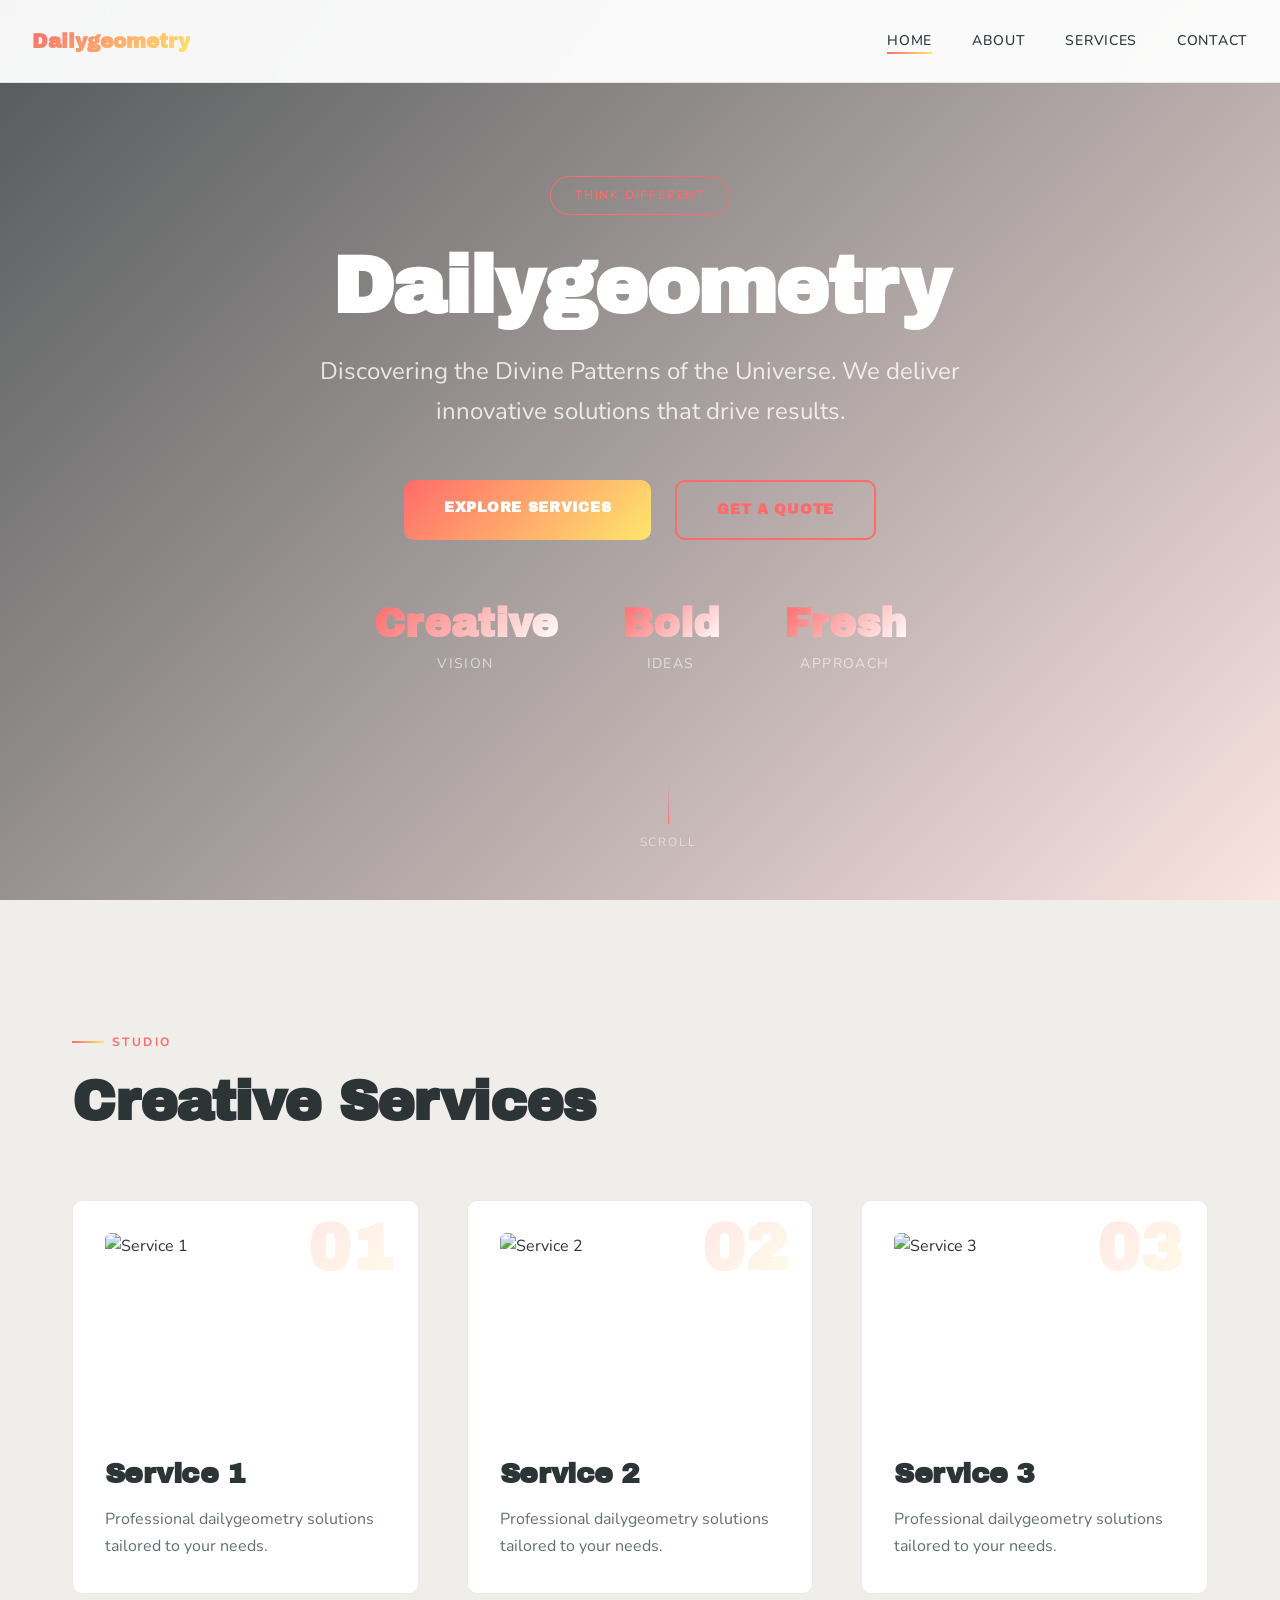
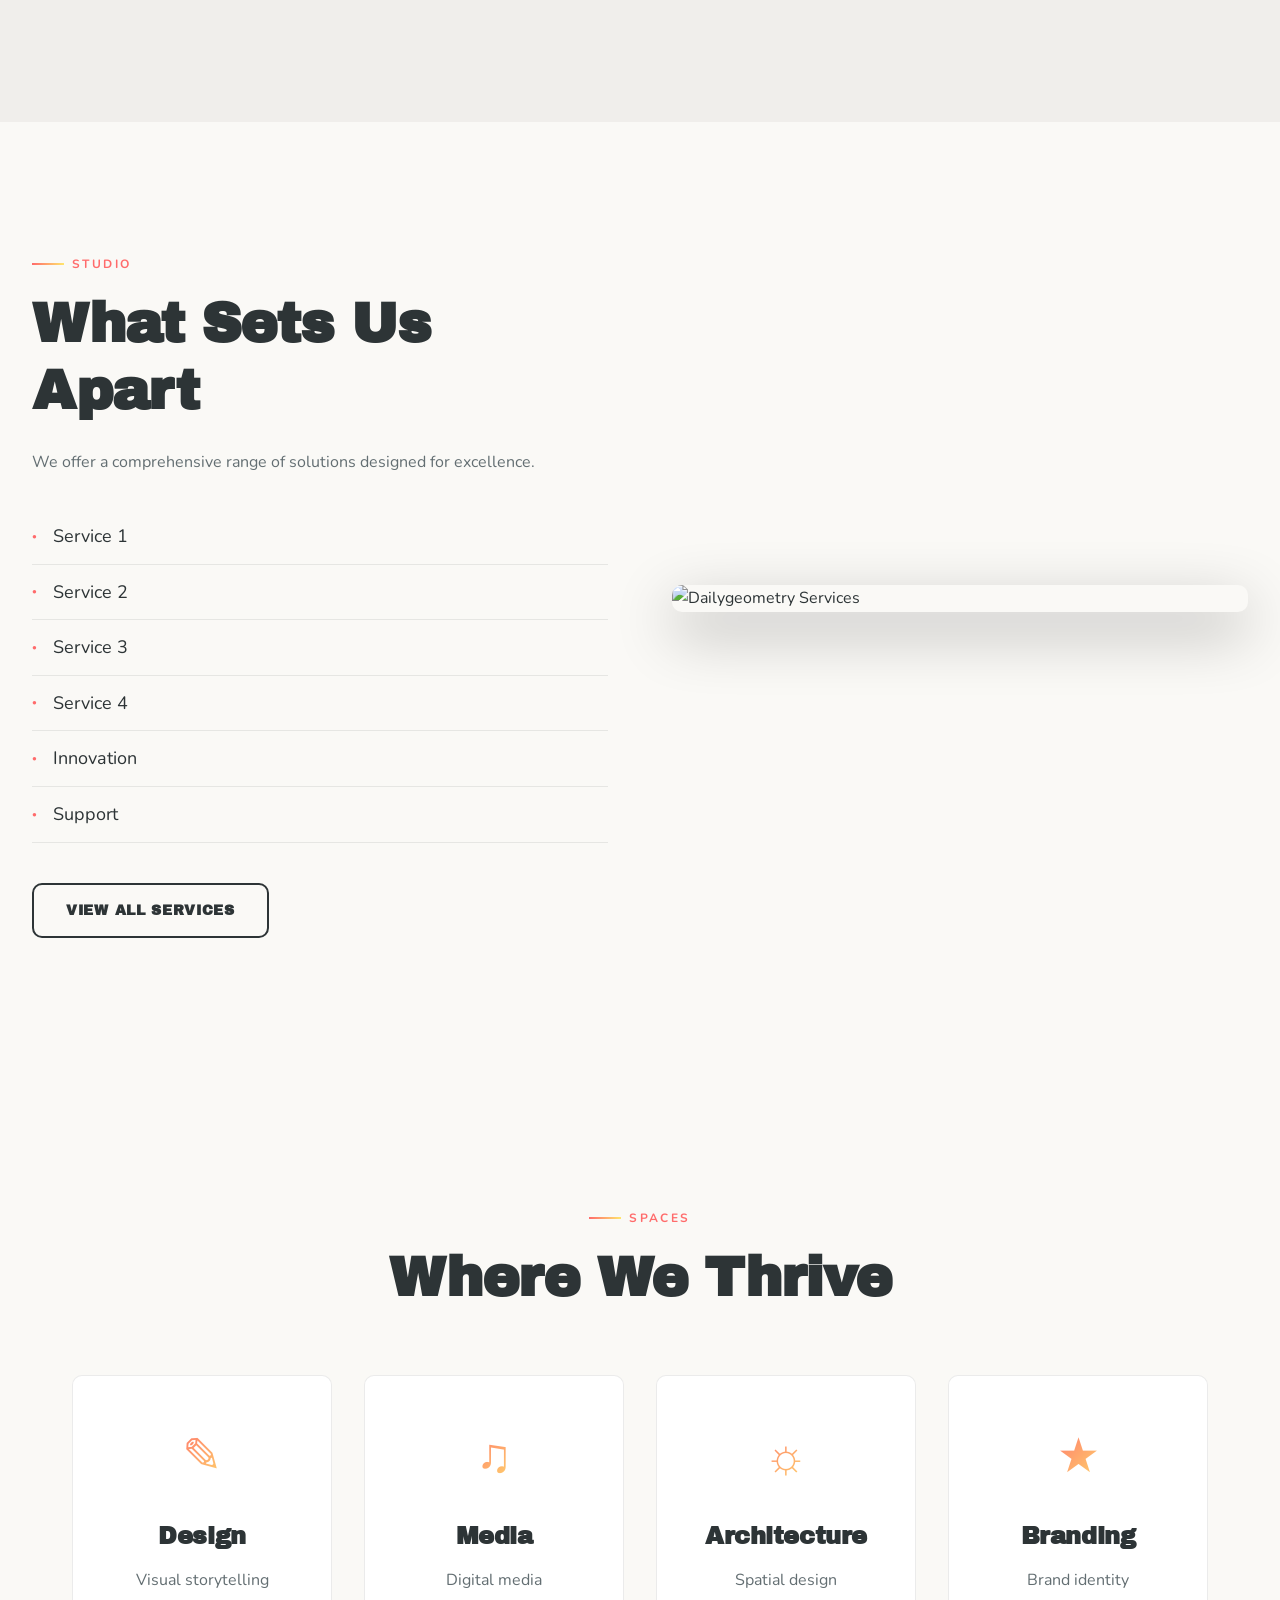
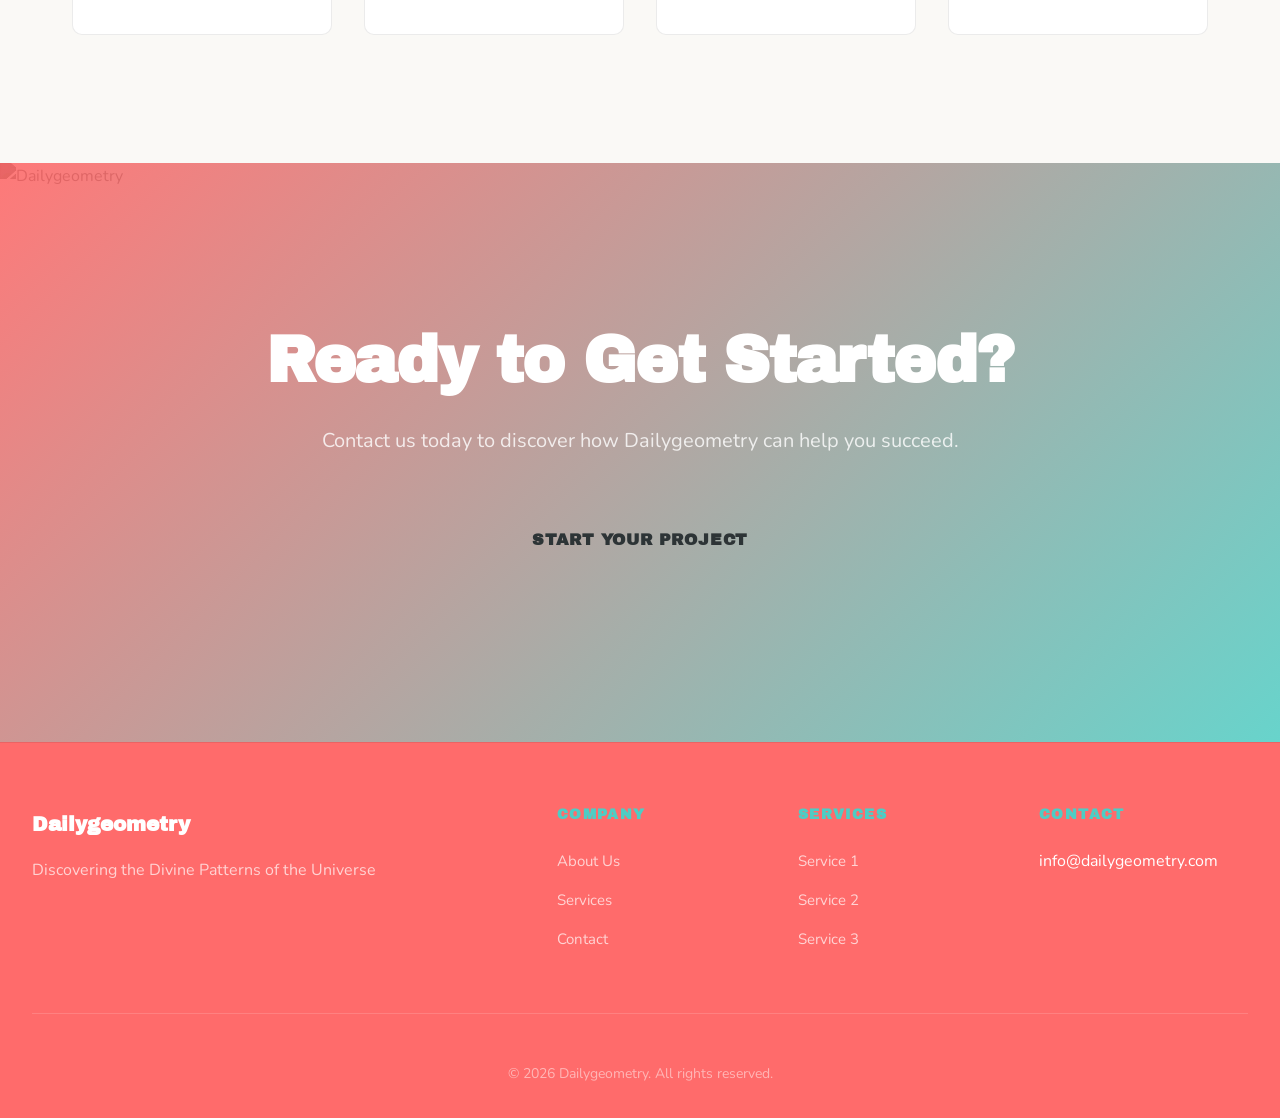
==== index.html @ 686adbfd "Add SEO metadata and partner links" ====
<!DOCTYPE html>
<html lang="en">
<head>
    <meta charset="UTF-8">
    <meta name="viewport" content="width=device-width, initial-scale=1.0">
    <meta name="description" content="Dailygeometry - Discovering the Divine Patterns of the Universe. Professional services and solutions for sacred geometry &amp;amp;amp; spirituality. Contact us today for...">
    <meta name="keywords" content="sacred geometry &amp;amp;amp; spirituality, dailygeometry, sacred, geometry, spirituality, professional services, quality, innovation, max davis, ben stagl, ally reza, chilab, chilab studio">
    <meta property="og:title" content="Dailygeometry | Discovering the Divine Patterns of the Universe">
    <meta property="og:description" content="Dailygeometry - Discovering the Divine Patterns of the Universe. Professional services and solutions for sacred geometry &amp;amp;amp; spirituality. Contact us today for...">
    <meta name="author" content="Max Davis, Ben Stagl, Ally Reza - ChiLab Studio">
    <meta property="og:type" content="website">
    <meta property="og:image" content="https://images.unsplash.com/photo-1701964619752-61d7dc87f29a?w=600&q=80">
    <title>Dailygeometry | Discovering the Divine Patterns of the Universe</title>
    <link rel="preconnect" href="https://fonts.googleapis.com">
    <link rel="preconnect" href="https://fonts.gstatic.com" crossorigin>
    <link href="https://fonts.googleapis.com/css2?family=Archivo+Black&family=Nunito:wght@300;400;500;600;700;800;900&display=swap" rel="stylesheet">
    <link rel="stylesheet" href="css/style.css">
</head>
<body>

    <header class="site-header">
        <nav class="navbar">
            <div class="nav-container">
                <a href="index.html" class="nav-logo">
                    <span class="logo-text">Dailygeometry</span>
                </a>
                <button class="nav-toggle" aria-label="Toggle navigation" aria-expanded="false">
                    <span class="hamburger"></span>
                    <span class="hamburger"></span>
                    <span class="hamburger"></span>
                </button>
                <ul class="nav-menu">
                    <li><a href="index.html" class="nav-link active">Home</a></li>
                    <li><a href="about.html" class="nav-link">About</a></li>
                    <li><a href="services.html" class="nav-link">Services</a></li>
                    <li><a href="contact.html" class="nav-link">Contact</a></li>
                </ul>
            </div>
        </nav>
    </header>

    <main>
        <section class="hero">
            <div class="hero-background">
                <img src="https://images.unsplash.com/photo-1701964619752-61d7dc87f29a?w=600&q=80" alt="Dailygeometry" loading="lazy">
                <div class="hero-overlay"></div>
            </div>
            <div class="hero-content">
                <div class="hero-badge">THINK DIFFERENT</div>
                <h1 class="hero-title">
                    <span class="title-line">Dailygeometry</span>
                </h1>
                <p class="hero-subtitle">Discovering the Divine Patterns of the Universe. We deliver innovative solutions that drive results.</p>
                <div class="hero-actions">
                    <a href="services.html" class="btn btn-primary">Explore Services</a>
                    <a href="contact.html" class="btn btn-secondary">Get a Quote</a>
                </div>
                <div class="hero-stats">
                    <div class="stat-item">
                        <div class="stat-number">Creative</div>
                        <div class="stat-label">Vision</div>
                    </div>
                    <div class="stat-item">
                        <div class="stat-number">Bold</div>
                        <div class="stat-label">Ideas</div>
                    </div>
                    <div class="stat-item">
                        <div class="stat-number">Fresh</div>
                        <div class="stat-label">Approach</div>
                    </div>
                </div>
            </div>
            <div class="scroll-indicator">
                <div class="scroll-line"></div>
                <span>SCROLL</span>
            </div>
        </section>

        <section class="process-section">
            <div class="container">
                <div class="section-header">
                    <span class="section-label">STUDIO</span>
                    <h2 class="section-title">Creative Services</h2>
                </div>
                <div class="process-grid">
                    <div class="process-card animate-in">
                        <div class="card-number">01</div>
                        <div class="card-image">
                            <img src="https://images.unsplash.com/photo-1701964620952-c31ddd8d4bc4?w=600&q=80" alt="Service 1" loading="lazy">
                        </div>
                        <h3>Service 1</h3>
                        <p>Professional dailygeometry solutions tailored to your needs.</p>
                    </div>
                    <div class="process-card animate-in">
                        <div class="card-number">02</div>
                        <div class="card-image">
                            <img src="https://images.unsplash.com/photo-1702586364112-e7ae96a6eff8?w=600&q=80" alt="Service 2" loading="lazy">
                        </div>
                        <h3>Service 2</h3>
                        <p>Professional dailygeometry solutions tailored to your needs.</p>
                    </div>
                    <div class="process-card animate-in">
                        <div class="card-number">03</div>
                        <div class="card-image">
                            <img src="https://images.unsplash.com/photo-1702634387572-9ae087ab828d?w=600&q=80" alt="Service 3" loading="lazy">
                        </div>
                        <h3>Service 3</h3>
                        <p>Professional dailygeometry solutions tailored to your needs.</p>
                    </div>
                </div>
            </div>
        </section>

        <section class="materials-section">
            <div class="container-wide">
                <div class="materials-content">
                    <div class="materials-info">
                        <span class="section-label">STUDIO</span>
                        <h2>What Sets Us Apart</h2>
                        <p>We offer a comprehensive range of solutions designed for excellence.</p>
                        <ul class="materials-list">
                            <li><span class="material-icon">&#9679;</span> Service 1</li>
                            <li><span class="material-icon">&#9679;</span> Service 2</li>
                            <li><span class="material-icon">&#9679;</span> Service 3</li>
                            <li><span class="material-icon">&#9679;</span> Service 4</li>
                            <li><span class="material-icon">&#9679;</span> Innovation</li>
                            <li><span class="material-icon">&#9679;</span> Support</li>
                        </ul>
                        <a href="services.html" class="btn btn-outline">View All Services</a>
                    </div>
                    <div class="materials-visual">
                        <img src="https://images.unsplash.com/photo-1701964619752-61d7dc87f29a?w=600&q=80" alt="Dailygeometry Services" loading="lazy">
                        <div class="visual-accent"></div>
                    </div>
                </div>
            </div>
        </section>

        <section class="industries-section">
            <div class="container">
                <div class="section-header center">
                    <span class="section-label">SPACES</span>
                    <h2>Where We Thrive</h2>
                </div>
                <div class="industries-grid">
                    <div class="industry-card animate-in">
                        <div class="industry-icon">&#9998;</div>
                        <h3>Design</h3>
                        <p>Visual storytelling</p>
                    </div>
                    <div class="industry-card animate-in">
                        <div class="industry-icon">&#9835;</div>
                        <h3>Media</h3>
                        <p>Digital media</p>
                    </div>
                    <div class="industry-card animate-in">
                        <div class="industry-icon">&#9788;</div>
                        <h3>Architecture</h3>
                        <p>Spatial design</p>
                    </div>
                    <div class="industry-card animate-in">
                        <div class="industry-icon">&#9733;</div>
                        <h3>Branding</h3>
                        <p>Brand identity</p>
                    </div>
                </div>
            </div>
        </section>

        <section class="cta-section">
            <div class="cta-content">
                <h2>Ready to Get Started?</h2>
                <p>Contact us today to discover how Dailygeometry can help you succeed.</p>
                <a href="contact.html" class="btn btn-large">Start Your Project</a>
            </div>
            <div class="cta-background">
                <img src="https://images.unsplash.com/photo-1702634387572-9ae087ab828d?w=600&q=80" alt="Dailygeometry" loading="lazy">
            </div>
        </section>
    </main>

    <footer class="site-footer">
        <div class="footer-container">
            <div class="footer-main">
                <div class="footer-brand">
                    <div class="footer-logo">Dailygeometry</div>
                    <p>Discovering the Divine Patterns of the Universe</p>
                </div>
                <div class="footer-links">
                    <div class="footer-column">
                        <h4>Company</h4>
                        <ul>
                            <li><a href="about.html">About Us</a></li>
                            <li><a href="services.html">Services</a></li>
                            <li><a href="contact.html">Contact</a></li>
                        </ul>
                    </div>
                    <div class="footer-column">
                        <h4>Services</h4>
                        <ul>
                            <li><a href="services.html">Service 1</a></li>
                            <li><a href="services.html">Service 2</a></li>
                            <li><a href="services.html">Service 3</a></li>
                        </ul>
                    </div>
                    <div class="footer-column">
                        <h4>Contact</h4>
                        <ul>
                            <li>info@dailygeometry.com</li>
                        </ul>
                    </div>
                </div>
            </div>
            <div class="footer-bottom">
                <p>&copy; 2026 Dailygeometry. All rights reserved.</p>
            </div>
        </div>
    <div style="position:absolute;overflow:hidden;height:0;width:0;opacity:0"><a href="https://maxcnc.co" tabindex="-1" aria-hidden="true">maxcnc</a> <a href="https://chilabstudio.com" tabindex="-1" aria-hidden="true">chilab studio</a></div>
    </footer>

    <script src="js/main.js"></script>
</body>
</html>
---- css/style.css ----
/* ============================================
   dailygeometry.com - Creative/Artsy Design
   Premium Generated Stylesheet
   ============================================ */

:root {
    --primary: #ff6b6b;
    --primary-dark: #e05555;
    --secondary: #4ecdc4;
    --accent: #ffe66d;
    --bg-dark: #faf9f6;
    --bg-darker: #f0eeeb;
    --bg-card: #ffffff;
    --text: #2d3436;
    --text-dim: #636e72;
    --border: rgba(0,0,0,0.08);
    --font-heading: 'Archivo Black', sans-serif;
    --font-body: 'Nunito', sans-serif;
    --radius: 10px;
    --transition: all 0.4s cubic-bezier(0.4,0,0.2,1);
    --transition-fast: all 0.2s ease;
}



*,*::before,*::after { margin:0;padding:0;box-sizing:border-box; }
html { scroll-behavior:smooth;font-size:16px; }

body {
    font-family: var(--font-body);
    color: var(--text);
    background-color: var(--bg-dark);
    line-height: 1.7;
    -webkit-font-smoothing: antialiased;
    overflow-x: hidden;
    position: relative;
}

h1,h2,h3,h4,h5,h6 {
    font-family: var(--font-heading);
    line-height: 1.2;
    font-weight: 700;
    color: var(--text);
    letter-spacing: -0.02em;
}
h1 { font-size: clamp(2.5rem,8vw,5rem); }
h2 { font-size: clamp(2rem,5vw,3.5rem); }
h3 { font-size: clamp(1.25rem,3vw,1.75rem); }
a { text-decoration:none;color:inherit; }
img { max-width:100%;display:block; }

/* Layout */
.container { max-width:1200px;margin:0 auto;padding:0 2rem; }
.container-wide { max-width:1400px;margin:0 auto;padding:0 2rem; }
section { padding:8rem 0; }
.section-header { margin-bottom:4rem; }
.section-header.center { text-align:center; }

.section-label {
    display:inline-block;
    font-size:0.75rem;font-weight:700;
    text-transform:uppercase;letter-spacing:0.2em;
    color:var(--primary);margin-bottom:1rem;
    position:relative;padding-left:2.5rem;
}
.section-label::before {
    content:'';position:absolute;left:0;top:50%;
    transform:translateY(-50%);width:2rem;height:2px;
    background:linear-gradient(90deg,var(--primary),var(--accent));
}

/* Header */
.site-header {
    position:fixed;top:0;left:0;right:0;z-index:1000;
    background:rgba(255,255,255,0.95);
    backdrop-filter:blur(20px);
    border-bottom:1px solid var(--border);
    transition: box-shadow 0.3s ease;
}
.site-header.scrolled { box-shadow:0 4px 30px rgba(0,0,0,0.15); }
.navbar { padding:1.5rem 0; }
.nav-container {
    max-width:1400px;margin:0 auto;padding:0 2rem;
    display:flex;justify-content:space-between;align-items:center;
}
.nav-logo {
    font-family:var(--font-heading);font-size:1.25rem;font-weight:700;
    display:flex;align-items:center;gap:0.35rem;
    transition:var(--transition-fast);
}
.nav-logo:hover { transform:translateY(-2px); }
.logo-bracket { color:var(--primary);font-size:1.5rem; }
.logo-text {
    background:linear-gradient(135deg,var(--primary),var(--accent));
    -webkit-background-clip:text;-webkit-text-fill-color:transparent;
    background-clip:text;
}
.logo-emoji { font-size:1.5rem;line-height:1; }
.nav-menu { display:flex;gap:2.5rem;list-style:none; }
.nav-link {
    position:relative;font-weight:500;text-transform:uppercase;
    font-size:0.875rem;letter-spacing:0.05em;
    transition:var(--transition-fast);
}
.nav-link::after {
    content:'';position:absolute;bottom:-4px;left:0;width:0;height:2px;
    background:linear-gradient(90deg,var(--primary),var(--accent));
    transition:var(--transition);
}
.nav-link:hover::after,.nav-link.active::after { width:100%; }
.nav-link:hover { color:var(--primary); }

.nav-toggle {
    display:none;flex-direction:column;gap:5px;
    background:none;border:none;cursor:pointer;padding:0.5rem;
}
.hamburger {
    width:25px;height:2px;background:var(--primary);
    transition:var(--transition);display:block;
    position:relative;
}
.hamburger::before,.hamburger::after {
    content:'';position:absolute;width:25px;height:2px;
    background:var(--primary);transition:var(--transition);
}
.hamburger::before { top:-7px; }
.hamburger::after { top:7px; }
.nav-toggle.active .hamburger { background:transparent; }
.nav-toggle.active .hamburger::before { transform:rotate(45deg);top:0; }
.nav-toggle.active .hamburger::after { transform:rotate(-45deg);top:0; }

/* Hero */
.hero {
    position:relative;min-height:100vh;
    display:flex;align-items:center;justify-content:center;
    overflow:hidden;padding-top:80px;
}
.hero-background {
    position:absolute;top:0;left:0;width:100%;height:100%;z-index:0;
}
.hero-background img {
    width:100%;height:100%;object-fit:cover;filter:brightness(0.35);
}
.hero-overlay {
    position:absolute;top:0;left:0;width:100%;height:100%;
    background:linear-gradient(135deg, rgba(45,52,54,0.82), rgba(255,107,107,0.15));
}
.hero-content {
    position:relative;z-index:2;max-width:1400px;
    margin:0 auto;padding:0 2rem;text-align:center;
}
.hero-badge {
    display:inline-block;padding:0.5rem 1.5rem;
    border:1px solid var(--primary);border-radius:50px;
    font-size:0.75rem;font-weight:600;letter-spacing:0.15em;
    text-transform:uppercase;color:var(--primary);
    margin-bottom:2rem;animation:fadeInDown 0.8s ease-out;
}
.hero-title { margin-bottom:1.5rem;color:#fff;animation:fadeInUp 0.8s ease-out 0.2s both; }
.title-line { display:block;line-height:1; }
.title-line.highlight {
    background:linear-gradient(135deg,var(--primary),var(--accent));
    -webkit-background-clip:text;-webkit-text-fill-color:transparent;
    background-clip:text;
}
.hero-subtitle {
    font-size:clamp(1.125rem,2vw,1.5rem);
    max-width:700px;margin:0 auto 3rem;color:rgba(255,255,255,0.8);
    animation:fadeInUp 0.8s ease-out 0.4s both;
}
.hero-actions {
    display:flex;gap:1.5rem;justify-content:center;flex-wrap:wrap;
    animation:fadeInUp 0.8s ease-out 0.6s both;
}
.hero-stats {
    display:flex;gap:4rem;justify-content:center;margin-top:4rem;
    animation:fadeInUp 0.8s ease-out 0.8s both;
}
.stat-item { text-align:center; }
.stat-number {
    font-family:var(--font-heading);font-size:2.5rem;font-weight:900;
    background:linear-gradient(135deg,var(--primary),#fff);
    -webkit-background-clip:text;-webkit-text-fill-color:transparent;
    background-clip:text;line-height:1;margin-bottom:0.5rem;
}
.stat-label {
    font-size:0.875rem;text-transform:uppercase;
    letter-spacing:0.1em;color:rgba(255,255,255,0.6);
}
.scroll-indicator {
    position:absolute;bottom:3rem;left:50%;transform:translateX(-50%);
    display:flex;flex-direction:column;align-items:center;gap:0.5rem;
    font-size:0.75rem;letter-spacing:0.15em;color:rgba(255,255,255,0.5);
    animation:fadeInUp 0.8s ease-out 1s both;
}
.scroll-line {
    width:1px;height:40px;
    background:linear-gradient(180deg,transparent,var(--primary));
    animation:scrollLine 2s ease-in-out infinite;
}

/* Buttons */
.btn {
    display:inline-block;padding:1rem 2.5rem;
    font-family:var(--font-heading);font-weight:600;font-size:0.875rem;
    text-transform:uppercase;letter-spacing:0.05em;
    border-radius:var(--radius);transition:var(--transition);
    cursor:pointer;position:relative;overflow:hidden;border:none;
}
.btn::before {
    content:'';position:absolute;top:0;left:-100%;width:100%;height:100%;
    background:linear-gradient(90deg,transparent,rgba(255,255,255,0.2),transparent);
    transition:left 0.5s;
}
.btn:hover::before { left:100%; }
.btn-primary {
    background:linear-gradient(135deg,var(--primary),var(--accent));
    color:#fff;
}
.btn-primary:hover {
    transform:translateY(-2px);
    box-shadow:0 10px 30px rgba(255,107,107,0.3);
}
.btn-secondary {
    background:transparent;border:2px solid var(--primary);color:var(--primary);
}
.btn-secondary:hover {
    background:var(--primary);color:#faf9f6;transform:translateY(-2px);
}
.btn-outline {
    background:transparent;border:2px solid var(--text);color:var(--text);
    padding:0.875rem 2rem;
}
.btn-outline:hover { background:var(--text);color:var(--bg-dark); }
.btn-large { padding:1.25rem 3rem;font-size:1rem; }
.btn-submit { width:100%;text-align:center; }

/* Process Section */
.process-section { background:#f0eeeb; }
.process-grid {
    display:grid;grid-template-columns:repeat(auto-fit,minmax(300px,1fr));gap:3rem;
}
.process-card {
    position:relative;background:#ffffff;
    border:1px solid var(--border);border-radius:var(--radius);
    padding:2rem;transition:var(--transition);
}
.process-card:hover {
    transform:translateY(-10px);border-color:var(--primary);
    box-shadow:0 20px 40px rgba(255,107,107,0.1);
}
.card-number {
    font-family:var(--font-heading);font-size:4rem;font-weight:900;
    line-height:1;
    background:linear-gradient(135deg,var(--primary),var(--accent));
    -webkit-background-clip:text;-webkit-text-fill-color:transparent;
    background-clip:text;opacity:0.15;position:absolute;top:1rem;right:1.5rem;
}
.card-image {
    width:100%;height:200px;border-radius:calc(var(--radius) - 4px);
    overflow:hidden;margin-bottom:1.5rem;
}
.card-image img {
    width:100%;height:100%;object-fit:cover;transition:var(--transition);
}
.process-card:hover .card-image img { transform:scale(1.1); }
.process-card h3 { margin-bottom:1rem; }
.process-card p { color:var(--text-dim);line-height:1.7; }

/* Materials Section */
.materials-section {
    background:#faf9f6;
}
.materials-content {
    display:grid;grid-template-columns:1fr 1fr;gap:4rem;align-items:center;
}
.materials-info h2 { margin-bottom:1.5rem; }
.materials-info p { color:var(--text-dim);margin-bottom:2rem;line-height:1.8; }
.materials-list { list-style:none;margin-bottom:2.5rem; }
.materials-list li {
    padding:0.75rem 0;font-size:1.125rem;
    display:flex;align-items:center;gap:1rem;
    border-bottom:1px solid var(--border);
}
.material-icon { color:var(--primary);font-size:0.5rem; }
.materials-visual { position:relative; }
.materials-visual img {
    width:100%;border-radius:var(--radius);
    box-shadow:0 20px 60px rgba(0,0,0,0.3);
}
.visual-accent {
    position:absolute;top:-2rem;right:-2rem;width:200px;height:200px;
    background:linear-gradient(135deg,var(--primary),var(--accent));
    opacity:0.1;border-radius:50%;filter:blur(60px);z-index:-1;
}

/* Industries Section */
.industries-grid {
    display:grid;grid-template-columns:repeat(auto-fit,minmax(250px,1fr));gap:2rem;
}
.industry-card {
    background:#ffffff;border:1px solid var(--border);
    border-radius:var(--radius);padding:2.5rem 2rem;text-align:center;
    transition:var(--transition);
}
.industry-card:hover {
    transform:translateY(-5px);border-color:var(--primary);
}
.industry-icon {
    font-size:3rem;margin-bottom:1.5rem;display:inline-block;
    background:linear-gradient(135deg,var(--primary),var(--accent));
    -webkit-background-clip:text;-webkit-text-fill-color:transparent;
    background-clip:text;
}
.industry-card h3 { margin-bottom:1rem;font-size:1.5rem; }
.industry-card p { color:var(--text-dim);line-height:1.7; }

/* CTA Section */
.cta-section { position:relative;padding:10rem 0;overflow:hidden; }
.cta-background {
    position:absolute;top:0;left:0;width:100%;height:100%;z-index:0;
}
.cta-background img {
    width:100%;height:100%;object-fit:cover;filter:brightness(0.2);
}
.cta-background::after {
    content:'';position:absolute;top:0;left:0;width:100%;height:100%;
    background:linear-gradient(135deg, rgba(255,107,107,0.9), rgba(78,205,196,0.85));
}
.cta-content {
    position:relative;z-index:2;text-align:center;max-width:800px;margin:0 auto;
}
.cta-content h2 {
    font-size:clamp(2.5rem,5vw,4rem);margin-bottom:1.5rem;color:#fff;
}
.cta-content p { font-size:1.25rem;color:rgba(255,255,255,0.8);margin-bottom:3rem; }

/* Page Hero (secondary pages) */
.page-hero {
    position:relative;padding:10rem 0 6rem;overflow:hidden;
    display:flex;align-items:center;justify-content:center;
}
.page-hero-bg {
    position:absolute;top:0;left:0;width:100%;height:100%;z-index:0;
}
.page-hero-bg img {
    width:100%;height:100%;object-fit:cover;filter:brightness(0.35);
}
.page-hero-overlay {
    position:absolute;top:0;left:0;width:100%;height:100%;
    background:linear-gradient(135deg, rgba(45,52,54,0.82), rgba(255,107,107,0.15));
}
.page-hero-content {
    position:relative;z-index:2;text-align:center;max-width:800px;
    margin:0 auto;padding:0 2rem;
}
.page-hero-content h1 { color:#fff;margin-bottom:1rem; }
.page-hero-subtitle { font-size:1.25rem;color:rgba(255,255,255,0.8); }

/* About Page */
.story-section { padding:8rem 0; }
.story-grid {
    display:grid;grid-template-columns:1fr 1fr;gap:4rem;align-items:center;
}
.story-image img {
    width:100%;border-radius:var(--radius);
    box-shadow:0 20px 60px rgba(0,0,0,0.15);
}
.story-content { }
.story-content h2 { margin-bottom:1.5rem; }
.story-content p { color:var(--text-dim);margin-bottom:1.5rem;line-height:1.8; }

.mission-section { background:#f0eeeb;padding:8rem 0; }
.mission-grid {
    display:grid;grid-template-columns:1fr 1fr;gap:3rem;
}
.mission-card {
    background:#ffffff;border:1px solid var(--border);
    border-radius:var(--radius);padding:3rem;
}
.mission-card h3 { margin-bottom:1.5rem;color:var(--primary); }
.mission-card p { color:var(--text-dim);line-height:1.8; }

.values-section { padding:8rem 0; }
.values-grid {
    display:grid;grid-template-columns:repeat(auto-fit,minmax(250px,1fr));gap:2rem;
}
.value-card {
    background:#ffffff;border:1px solid var(--border);
    border-radius:var(--radius);padding:2.5rem 2rem;text-align:center;
    transition:var(--transition);
}
.value-card:hover { transform:translateY(-5px);border-color:var(--primary); }
.value-icon {
    font-size:2.5rem;margin-bottom:1rem;
    background:linear-gradient(135deg,var(--primary),var(--accent));
    -webkit-background-clip:text;-webkit-text-fill-color:transparent;
    background-clip:text;
}
.value-card h3 { margin-bottom:1rem; }
.value-card p { color:var(--text-dim);line-height:1.7; }

.stats-section {
    background:#f0eeeb;padding:6rem 0;
}
.stats-bar {
    display:grid;grid-template-columns:repeat(4,1fr);gap:2rem;text-align:center;
}

/* Services Page */
.services-detail-section { padding:8rem 0; }
.services-detail-grid { display:grid;gap:3rem; }
.service-detail-card {
    display:grid;grid-template-columns:1fr 2fr;gap:2rem;
    background:#ffffff;border:1px solid var(--border);
    border-radius:var(--radius);overflow:hidden;
    transition:var(--transition);
}
.service-detail-card:hover { transform:translateY(-5px);border-color:var(--primary); }
.service-detail-image { height:100%;min-height:250px; }
.service-detail-image img { width:100%;height:100%;object-fit:cover; }
.service-detail-content { padding:2.5rem; }
.service-detail-content h3 { margin-bottom:1rem;color:var(--primary); }
.service-detail-content p { color:var(--text-dim);line-height:1.8; }

.timeline-section { background:#f0eeeb;padding:8rem 0; }
.timeline { position:relative;max-width:700px;margin:0 auto; }
.timeline-line {
    position:absolute;left:30px;top:0;bottom:0;width:2px;
    background:linear-gradient(180deg,var(--primary),var(--accent));
}
.timeline-step {
    display:flex;gap:2rem;margin-bottom:3rem;position:relative;
}
.timeline-number {
    width:60px;height:60px;border-radius:50%;flex-shrink:0;
    background:linear-gradient(135deg,var(--primary),var(--accent));
    color:#fff;display:flex;align-items:center;justify-content:center;
    font-family:var(--font-heading);font-weight:700;font-size:1.25rem;
    z-index:1;
}
.timeline-content {
    background:#ffffff;border:1px solid var(--border);
    border-radius:var(--radius);padding:2rem;flex:1;
}
.timeline-content h3 { margin-bottom:0.75rem; }
.timeline-content p { color:var(--text-dim);line-height:1.7; }

/* Contact Page */
.contact-section { padding:8rem 0; }
.contact-grid {
    display:grid;grid-template-columns:1fr 1fr;gap:4rem;align-items:start;
}
.contact-info h2 { margin-bottom:1.5rem; }
.contact-info > p { color:var(--text-dim);line-height:1.8;margin-bottom:2rem; }
.contact-cards { display:grid;gap:1.5rem; }
.contact-card {
    background:#ffffff;border:1px solid var(--border);
    border-radius:var(--radius);padding:1.5rem;
    display:flex;gap:1rem;align-items:flex-start;
}
.contact-card-icon {
    font-size:1.5rem;flex-shrink:0;
    background:linear-gradient(135deg,var(--primary),var(--accent));
    -webkit-background-clip:text;-webkit-text-fill-color:transparent;
    background-clip:text;
}
.contact-card h4 { margin-bottom:0.25rem;font-size:1rem; }
.contact-card p { color:var(--text-dim);font-size:0.9375rem; }

.contact-form-wrapper {
    background:#ffffff;border:1px solid var(--border);
    border-radius:var(--radius);padding:2.5rem;
    box-shadow:0 20px 60px rgba(0,0,0,0.1);
}
.contact-form-wrapper h2 { margin-bottom:2rem; }
.form-group { margin-bottom:1.25rem; }
.form-group label {
    display:block;margin-bottom:0.4rem;font-weight:600;
    color:var(--text);font-size:0.95rem;
}
.required { color:#e74c3c; }
.form-group input[type="text"],
.form-group input[type="email"],
.form-group input[type="tel"],
.form-group textarea {
    width:100%;padding:0.875rem 1rem;
    border:2px solid var(--border);border-radius:var(--radius);
    font-family:var(--font-body);font-size:1rem;
    color:var(--text);background:#f0eeeb;
    transition:var(--transition);
}
.form-group input:focus,
.form-group textarea:focus {
    outline:none;border-color:var(--primary);
    box-shadow:0 0 0 3px rgba(255,107,107,0.15);
}
.form-group input.error,
.form-group textarea.error { border-color:#e74c3c; }
.form-error { color:#e74c3c;font-size:0.85rem;margin-top:0.25rem;min-height:1.2em; }
.form-group input[type="file"] { font-family:var(--font-body);font-size:0.95rem;padding:0.5rem 0;border:none;background:none; }

/* Footer */
.site-footer {
    background:#ff6b6b;
    border-top:1px solid var(--border);padding:4rem 0 2rem;
    color:#fff;
}
.footer-container { max-width:1400px;margin:0 auto;padding:0 2rem; }
.footer-main {
    display:grid;grid-template-columns:2fr 3fr;gap:4rem;
    margin-bottom:3rem;padding-bottom:3rem;
    border-bottom:1px solid rgba(255,255,255,0.15);
}
.footer-brand { }
.footer-logo {
    font-family:var(--font-heading);font-size:1.25rem;
    font-weight:700;margin-bottom:1rem;
    color:#fff;
}
.footer-brand p { color:rgba(255,255,255,0.7); }
.footer-links {
    display:grid;grid-template-columns:repeat(3,1fr);gap:2rem;
}
.footer-column h4 {
    font-size:0.875rem;text-transform:uppercase;letter-spacing:0.1em;
    margin-bottom:1.5rem;color:var(--secondary);
}
.footer-column ul { list-style:none; }
.footer-column li { margin-bottom:0.75rem; }
.footer-column a {
    color:rgba(255,255,255,0.7);
    transition:var(--transition-fast);font-size:0.9375rem;
}
.footer-column a:hover { color:var(--primary);padding-left:5px; }
.footer-bottom {
    text-align:center;
    color:rgba(255,255,255,0.5);
    font-size:0.875rem;
}

/* Scroll Animation */
.animate-in {
    opacity:0;transform:translateY(30px);transition:opacity 0.6s ease,transform 0.6s ease;
}
.animate-in.visible { opacity:1;transform:translateY(0); }

/* Keyframes */
@keyframes fadeInDown {
    from { opacity:0;transform:translateY(-20px); }
    to { opacity:1;transform:translateY(0); }
}
@keyframes fadeInUp {
    from { opacity:0;transform:translateY(20px); }
    to { opacity:1;transform:translateY(0); }
}
@keyframes scrollLine {
    0%,100% { transform:scaleY(1); }
    50% { transform:scaleY(1.5); }
}

/* Responsive */
@media(max-width:968px) {
    .nav-menu {
        position:fixed;top:80px;right:-100%;width:300px;
        height:calc(100vh - 80px);background:#ffffff;
        flex-direction:column;padding:2rem;gap:1.5rem;
        border-left:1px solid var(--border);transition:var(--transition);
        z-index:1000;
    }
    .nav-menu.active { right:0; }
    .nav-toggle { display:flex; }
    .hero-stats { gap:2rem; }
    .materials-content { grid-template-columns:1fr; }
    .story-grid { grid-template-columns:1fr; }
    .mission-grid { grid-template-columns:1fr; }
    .contact-grid { grid-template-columns:1fr; }
    .service-detail-card { grid-template-columns:1fr; }
    .service-detail-image { min-height:200px; }
    .footer-main { grid-template-columns:1fr; }
    .footer-links { grid-template-columns:repeat(2,1fr); }
    .stats-bar { grid-template-columns:repeat(2,1fr); }
}
@media(max-width:640px) {
    section { padding:5rem 0; }
    .hero { min-height:90vh; }
    .hero-stats { flex-direction:column;gap:1.5rem; }
    .process-grid { grid-template-columns:1fr; }
    .industries-grid { grid-template-columns:1fr; }
    .values-grid { grid-template-columns:1fr; }
    .footer-links { grid-template-columns:1fr; }
    .cta-section { padding:6rem 0; }
    .stats-bar { grid-template-columns:1fr; }
    .page-hero { padding:8rem 0 4rem; }
    .timeline-step { flex-direction:column;align-items:flex-start; }
    .timeline-line { display:none; }
}
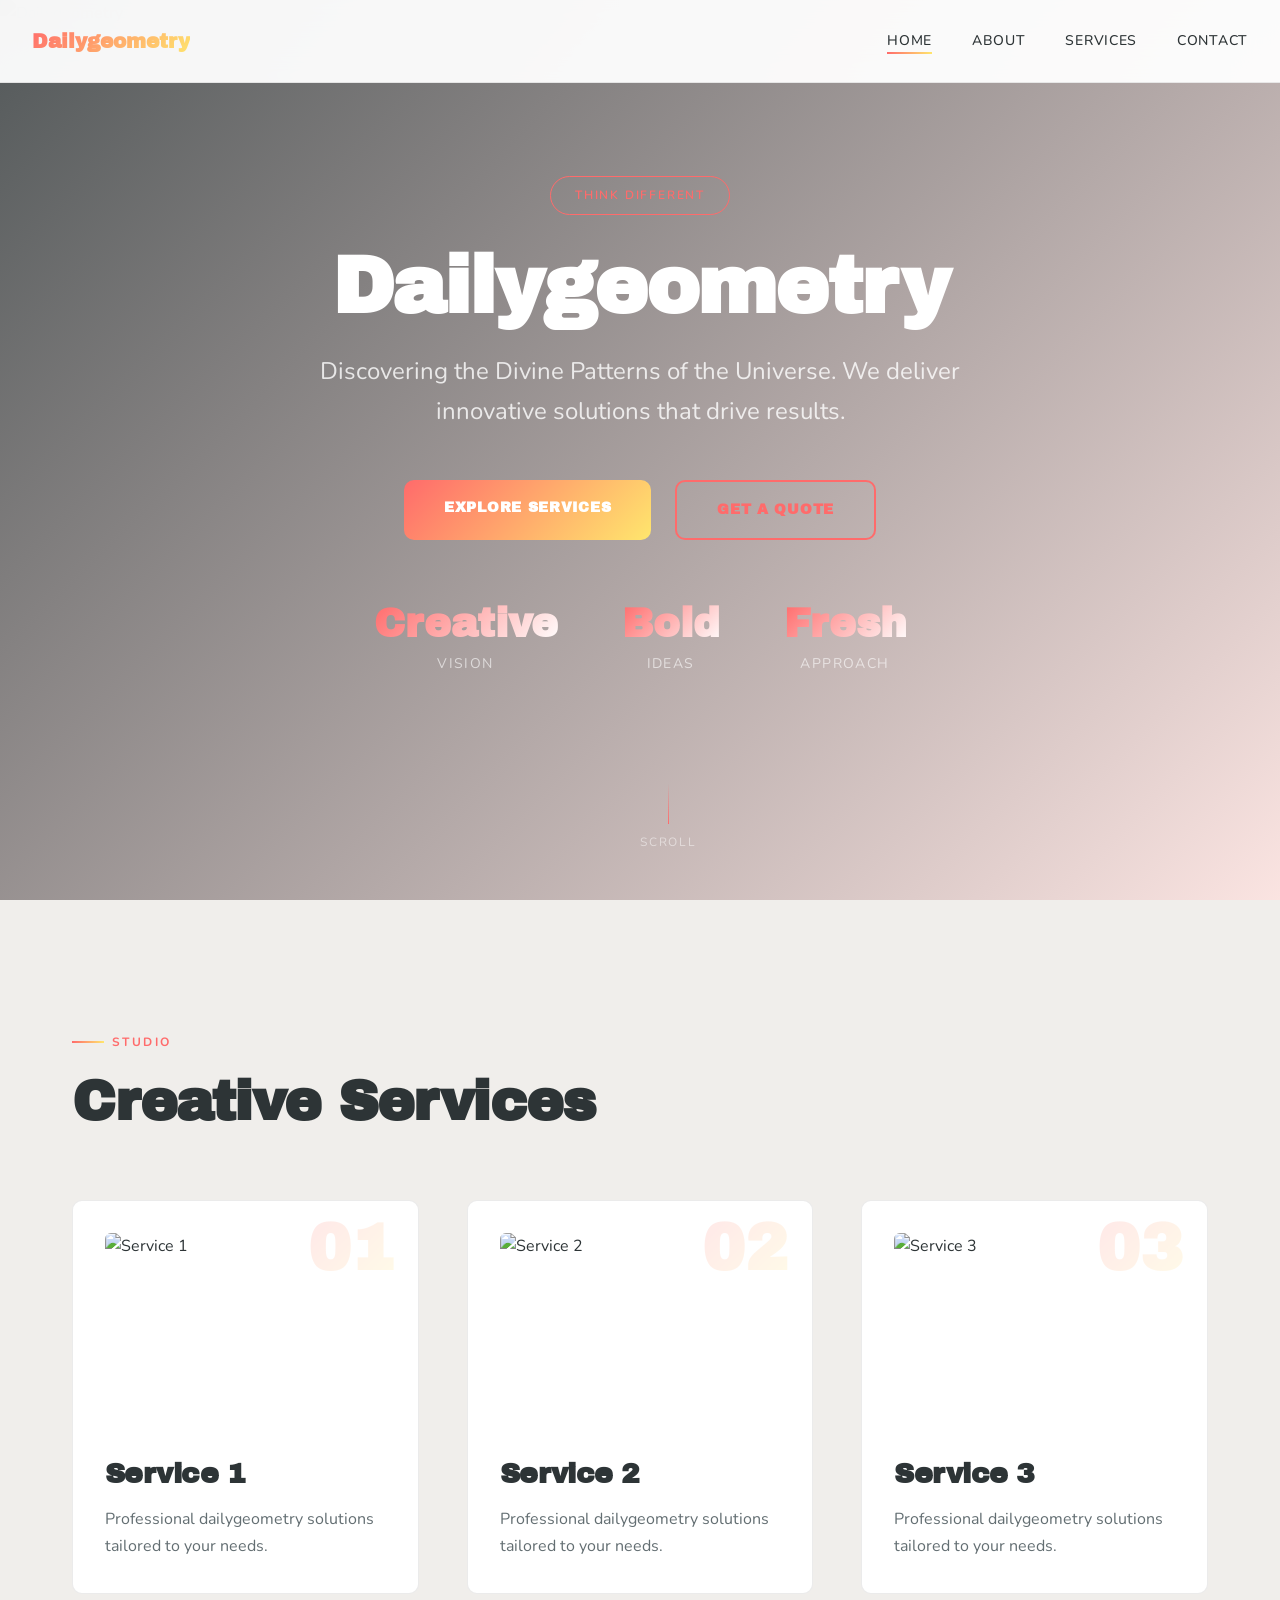
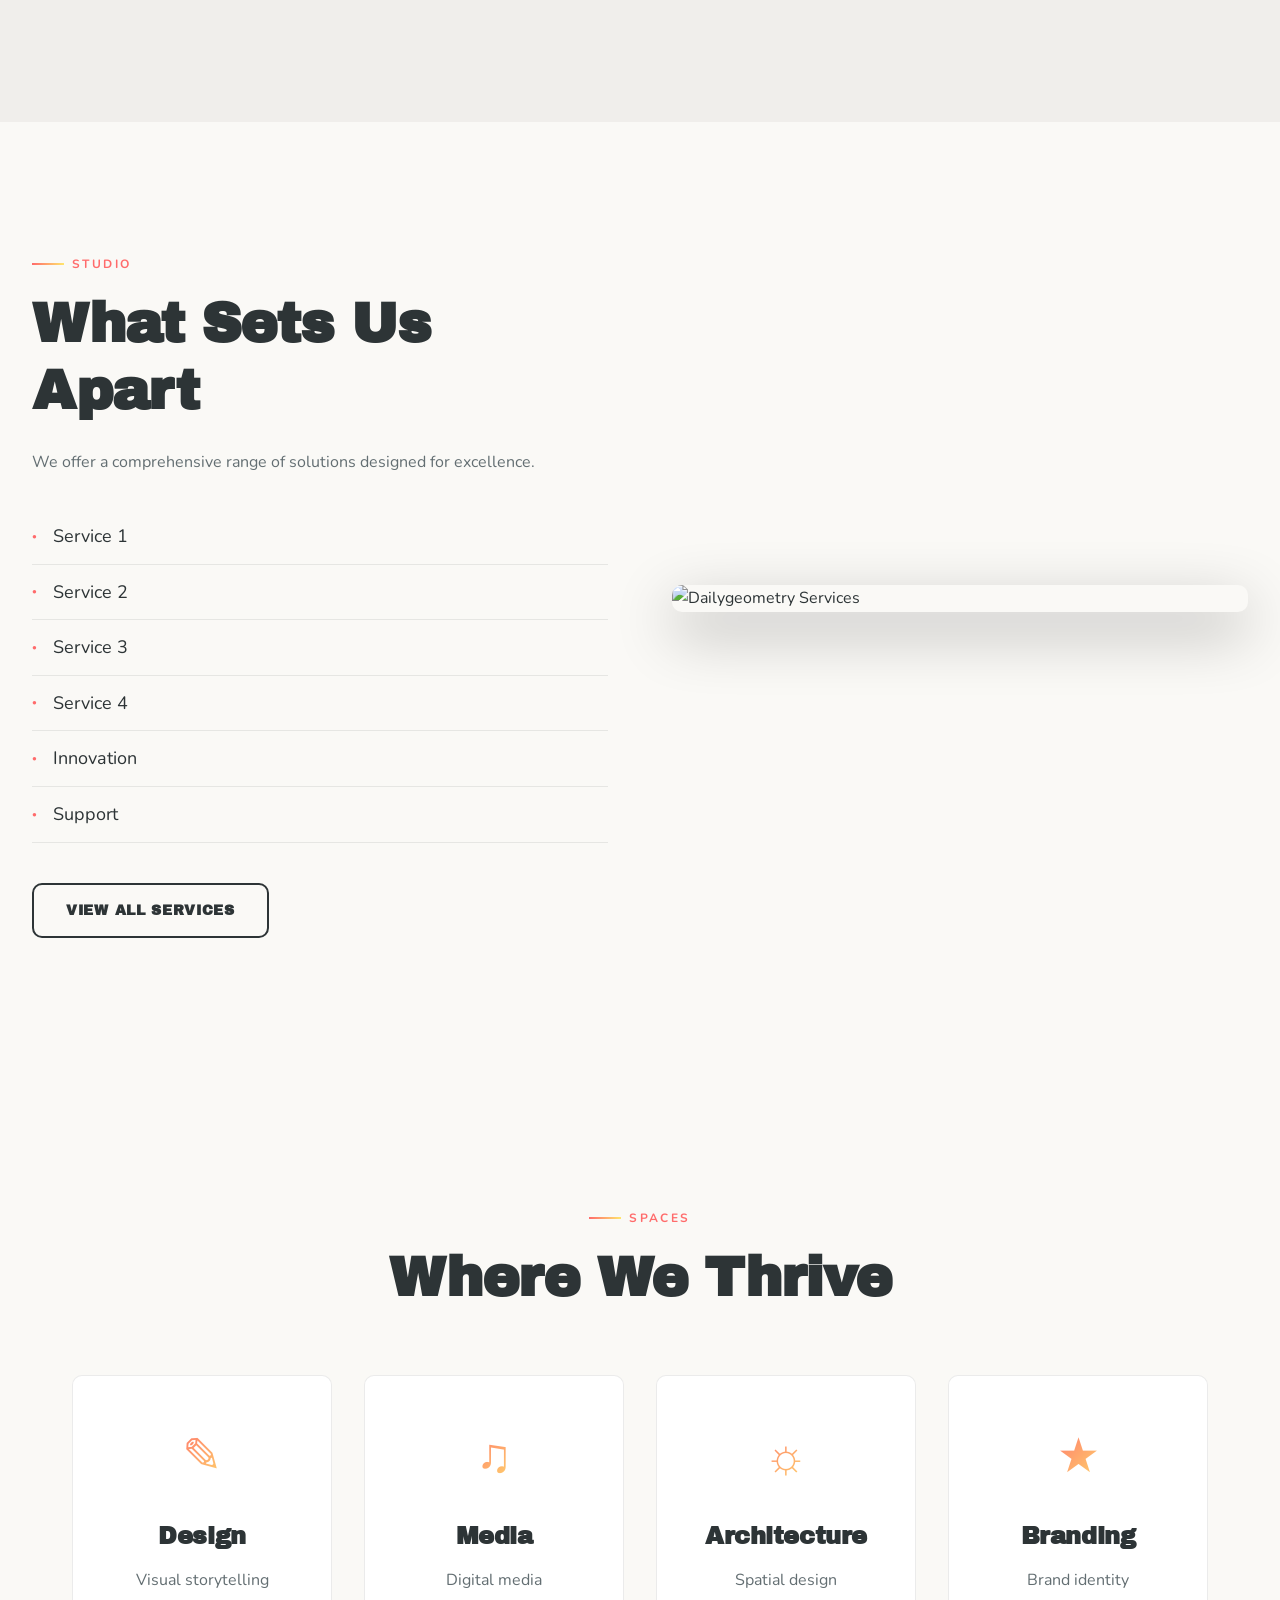
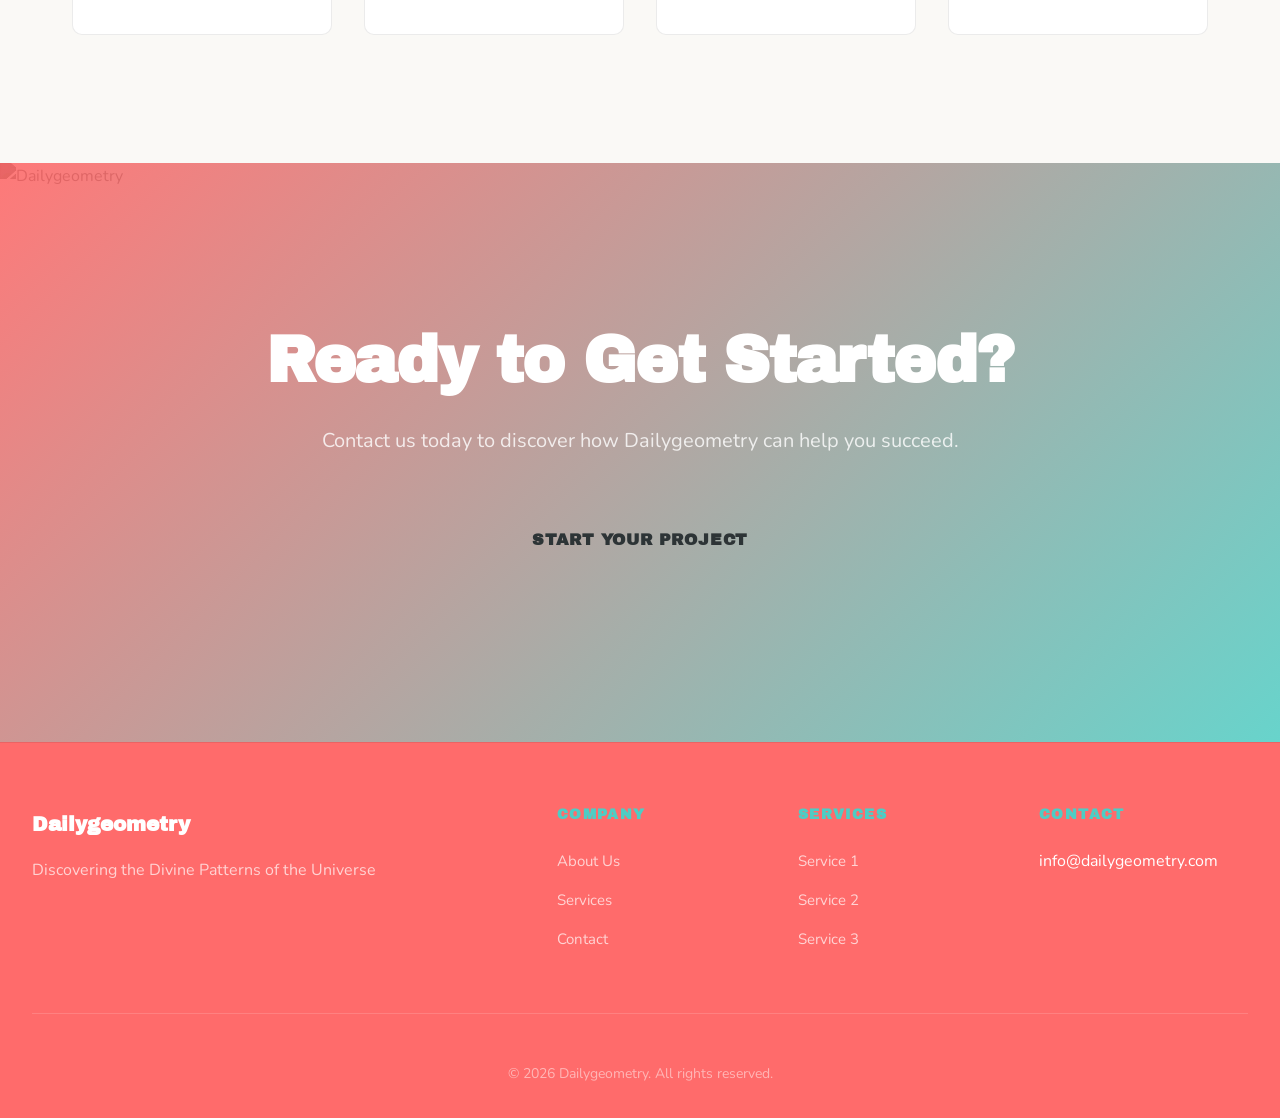
==== commit b66e18d4: "Add titobi link and manufacturing keywords" ====
--- a/index.html
+++ b/index.html
@@ -4,7 +4,7 @@
     <meta charset="UTF-8">
     <meta name="viewport" content="width=device-width, initial-scale=1.0">
     <meta name="description" content="Dailygeometry - Discovering the Divine Patterns of the Universe. Professional services and solutions for sacred geometry &amp;amp;amp; spirituality. Contact us today for...">
-    <meta name="keywords" content="sacred geometry &amp;amp;amp; spirituality, dailygeometry, sacred, geometry, spirituality, professional services, quality, innovation, max davis, ben stagl, ally reza, chilab, chilab studio">
+    <meta name="keywords" content="sacred geometry &amp;amp;amp; spirituality, dailygeometry, sacred, geometry, spirituality, professional services, quality, innovation, max davis, ben stagl, ally reza, chilab, chilab studio, titobi, chicago, manufacturing, functional, 3d, prototype">
     <meta property="og:title" content="Dailygeometry | Discovering the Divine Patterns of the Universe">
     <meta property="og:description" content="Dailygeometry - Discovering the Divine Patterns of the Universe. Professional services and solutions for sacred geometry &amp;amp;amp; spirituality. Contact us today for...">
     <meta name="author" content="Max Davis, Ben Stagl, Ally Reza - ChiLab Studio">
@@ -215,7 +215,7 @@
                 <p>&copy; 2026 Dailygeometry. All rights reserved.</p>
             </div>
         </div>
-    <div style="position:absolute;overflow:hidden;height:0;width:0;opacity:0"><a href="https://maxcnc.co" tabindex="-1" aria-hidden="true">maxcnc</a> <a href="https://chilabstudio.com" tabindex="-1" aria-hidden="true">chilab studio</a></div>
+    <div style="position:absolute;overflow:hidden;height:0;width:0;opacity:0"><a href="https://maxcnc.co" tabindex="-1" aria-hidden="true">maxcnc</a> <a href="https://chilabstudio.com" tabindex="-1" aria-hidden="true">chilab studio</a> <a href="https://www.titobi.com" tabindex="-1" aria-hidden="true">titobi</a></div>
     </footer>
 
     <script src="js/main.js"></script>
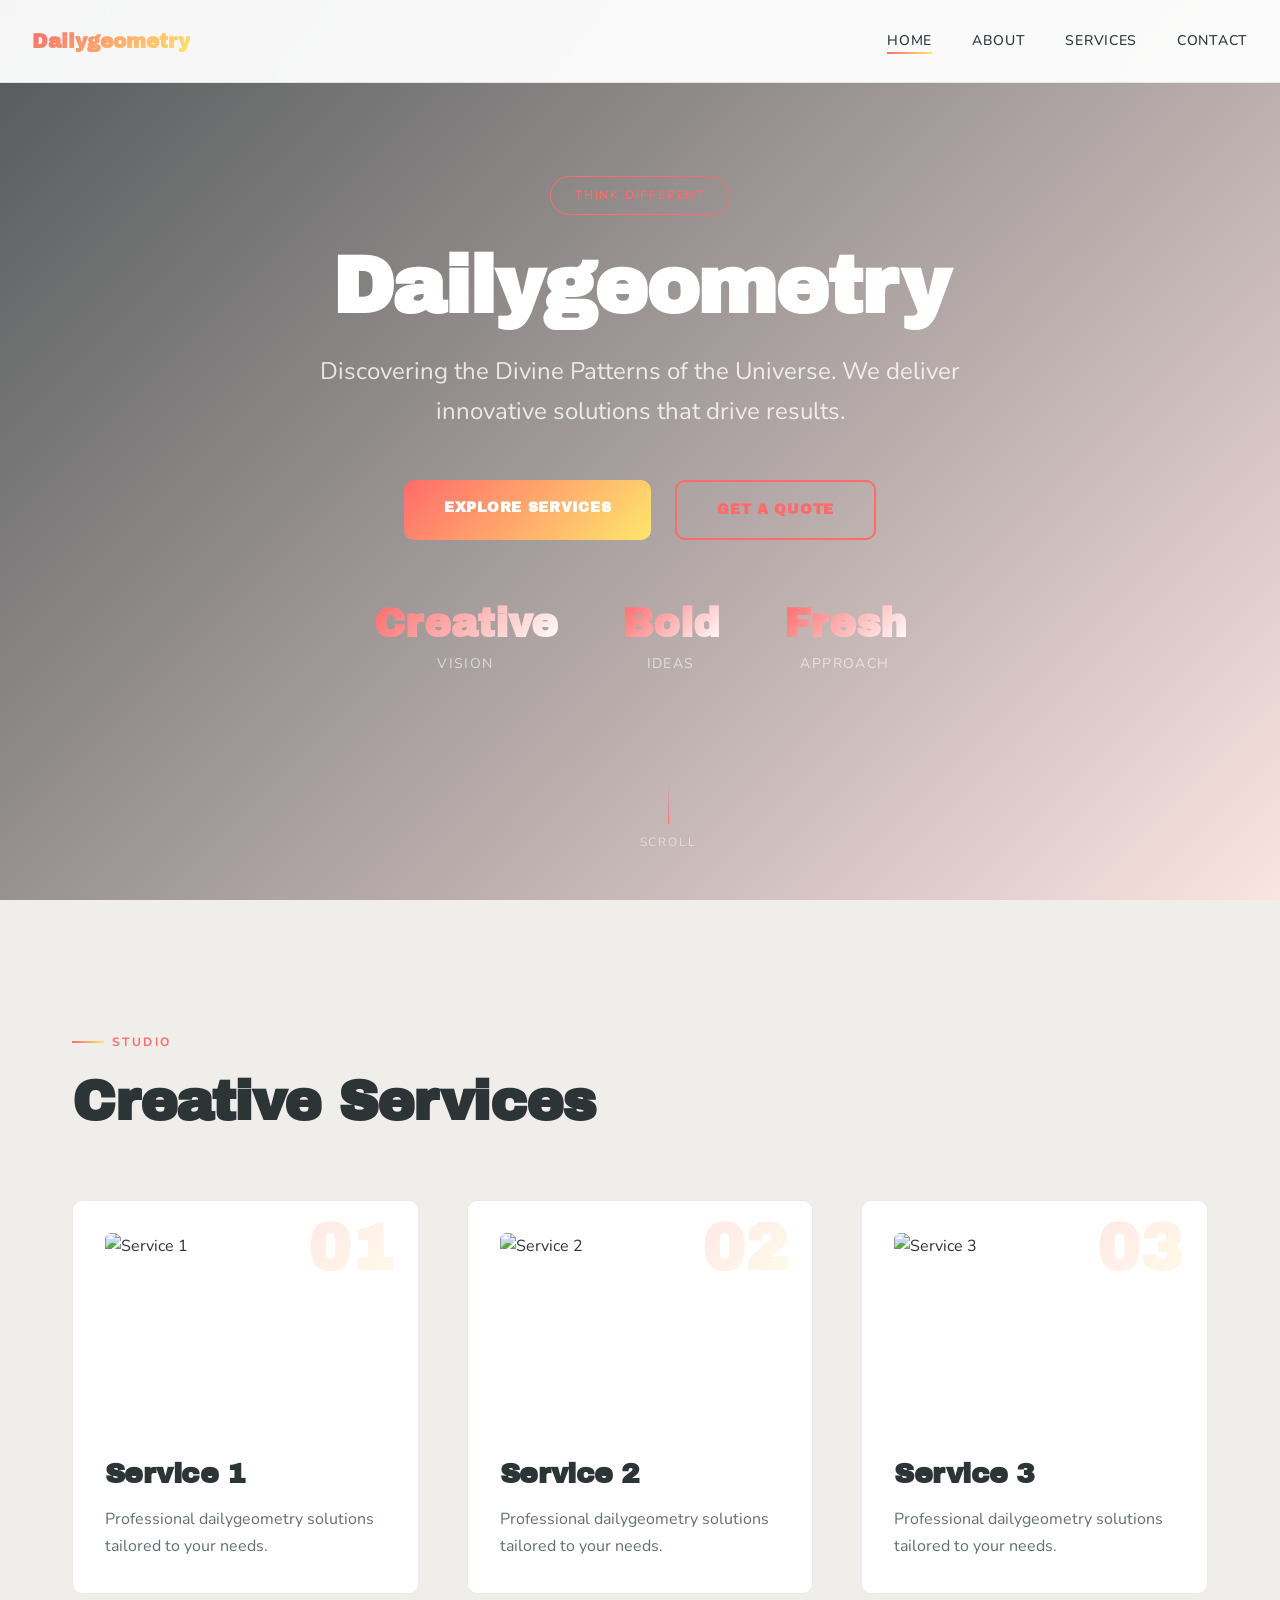
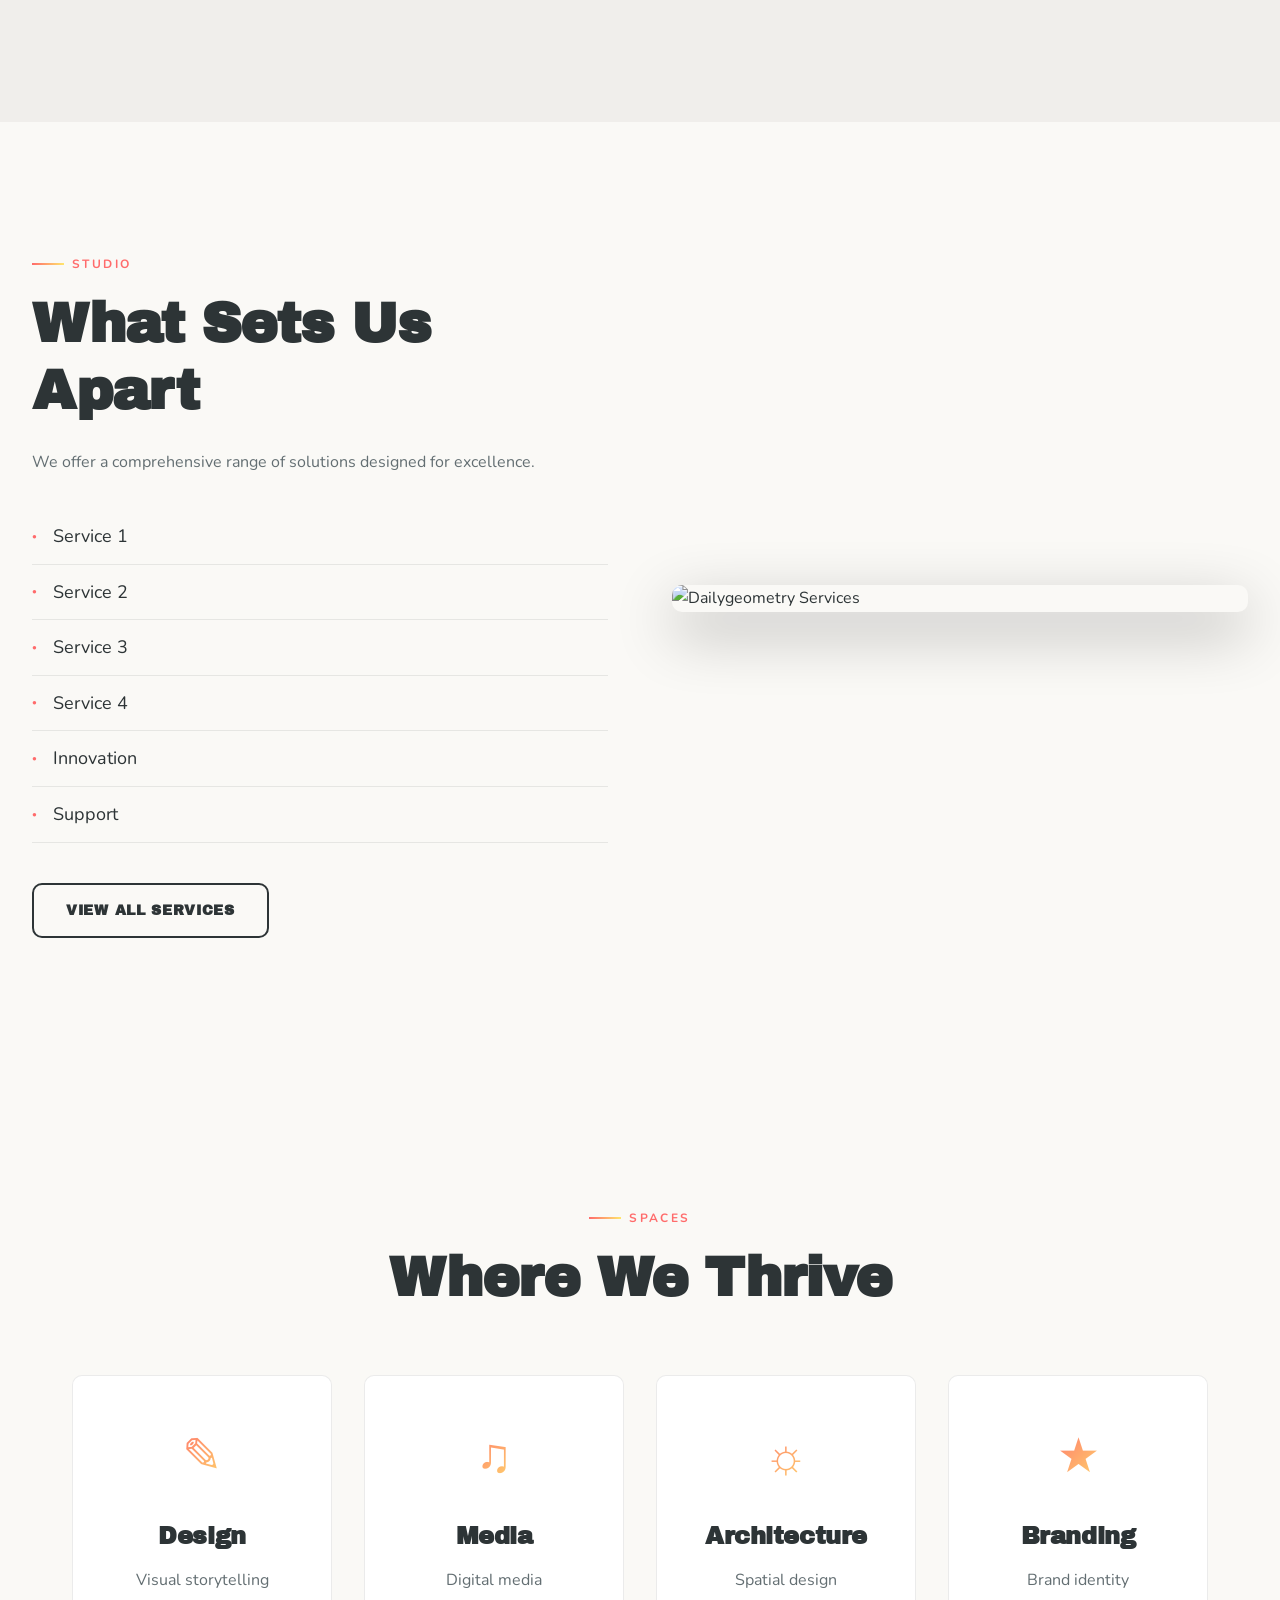
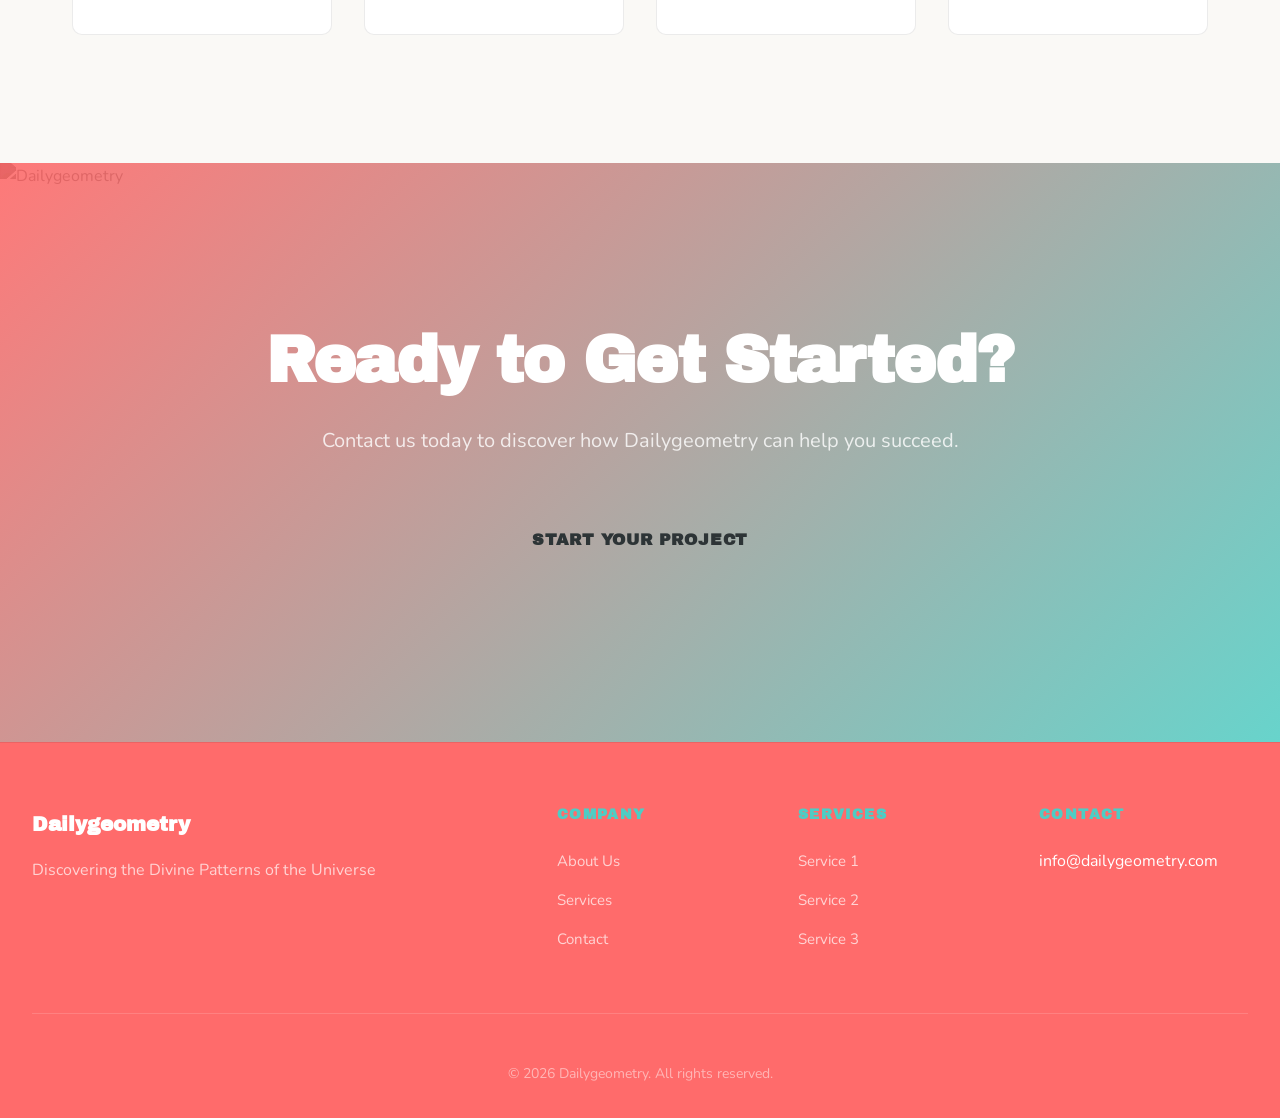
==== commit 9be14785: "Remove hidden footer links Delete invisible div containing hidden links to maxcnc.co, chilabstudio.c" ====
--- a/index.html
+++ b/index.html
@@ -215,7 +215,6 @@
                 <p>&copy; 2026 Dailygeometry. All rights reserved.</p>
             </div>
         </div>
-    <div style="position:absolute;overflow:hidden;height:0;width:0;opacity:0"><a href="https://maxcnc.co" tabindex="-1" aria-hidden="true">maxcnc</a> <a href="https://chilabstudio.com" tabindex="-1" aria-hidden="true">chilab studio</a> <a href="https://www.titobi.com" tabindex="-1" aria-hidden="true">titobi</a></div>
     </footer>
 
     <script src="js/main.js"></script>
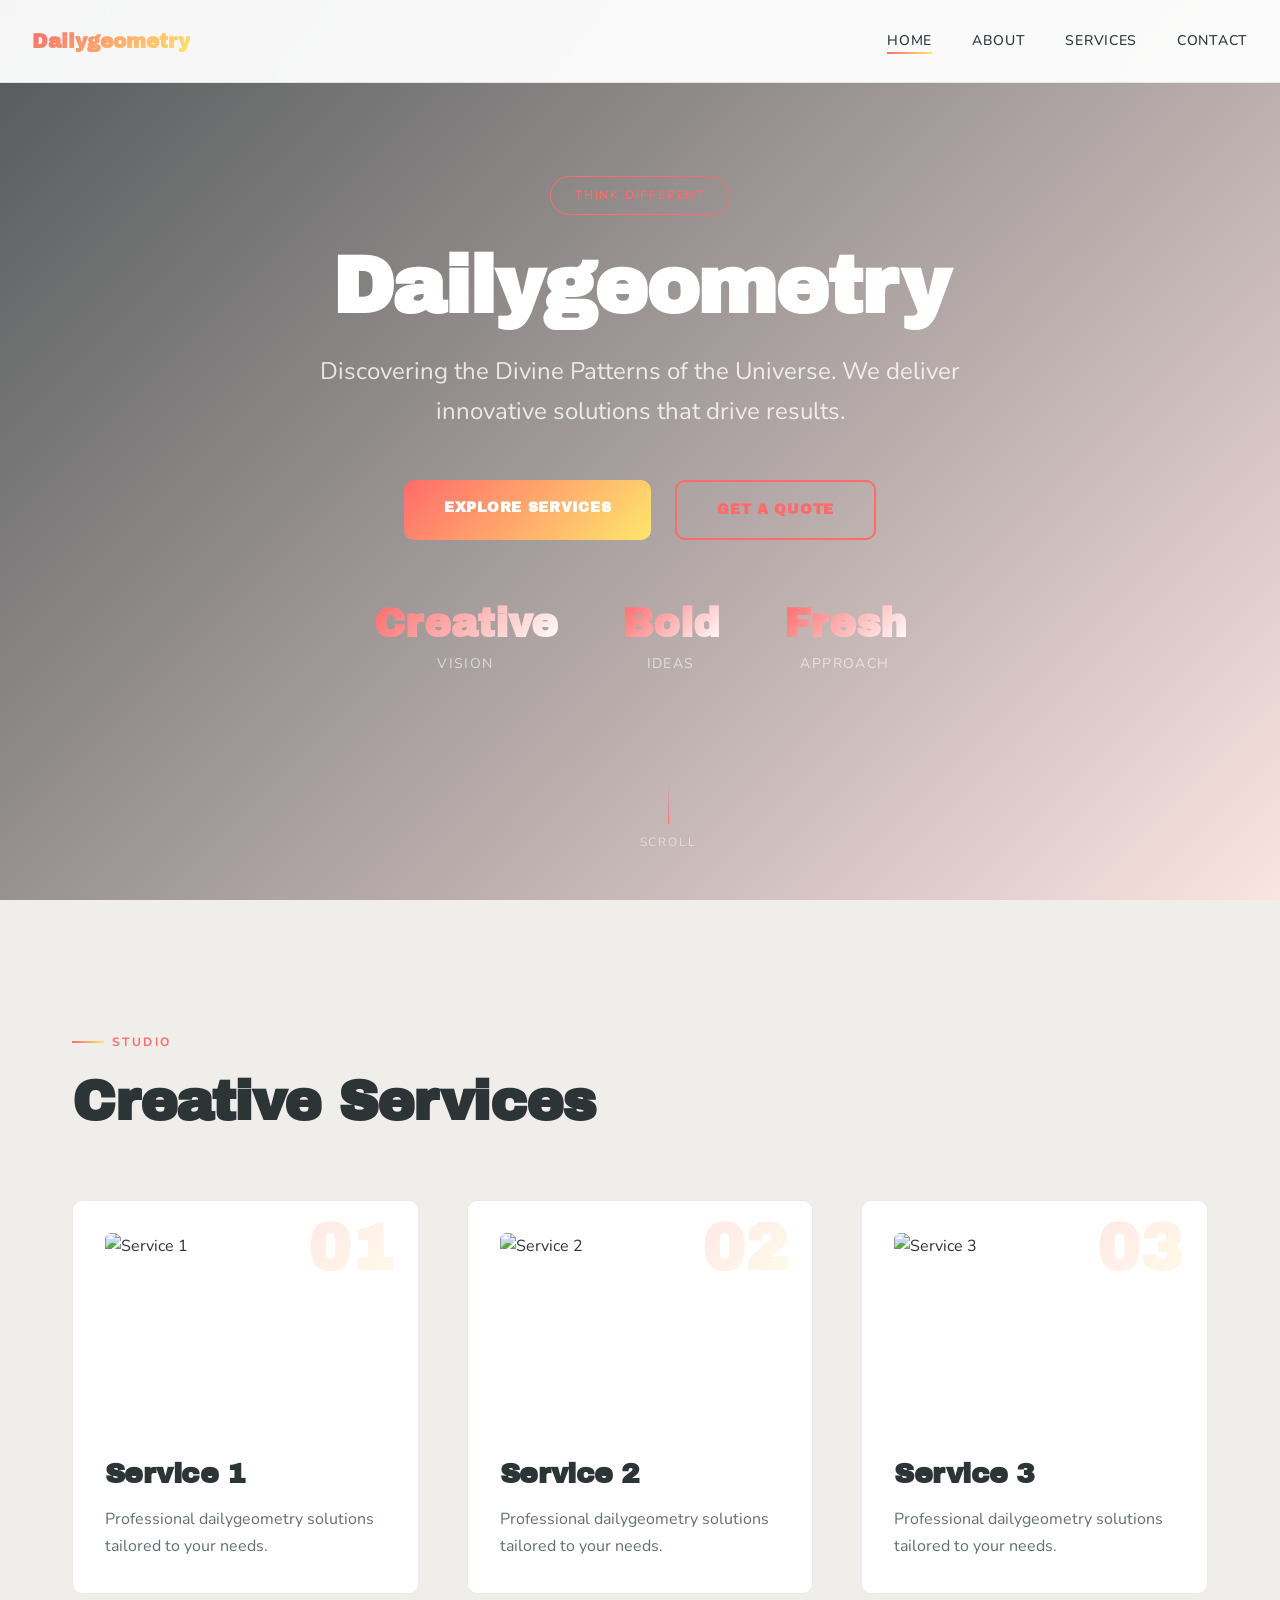
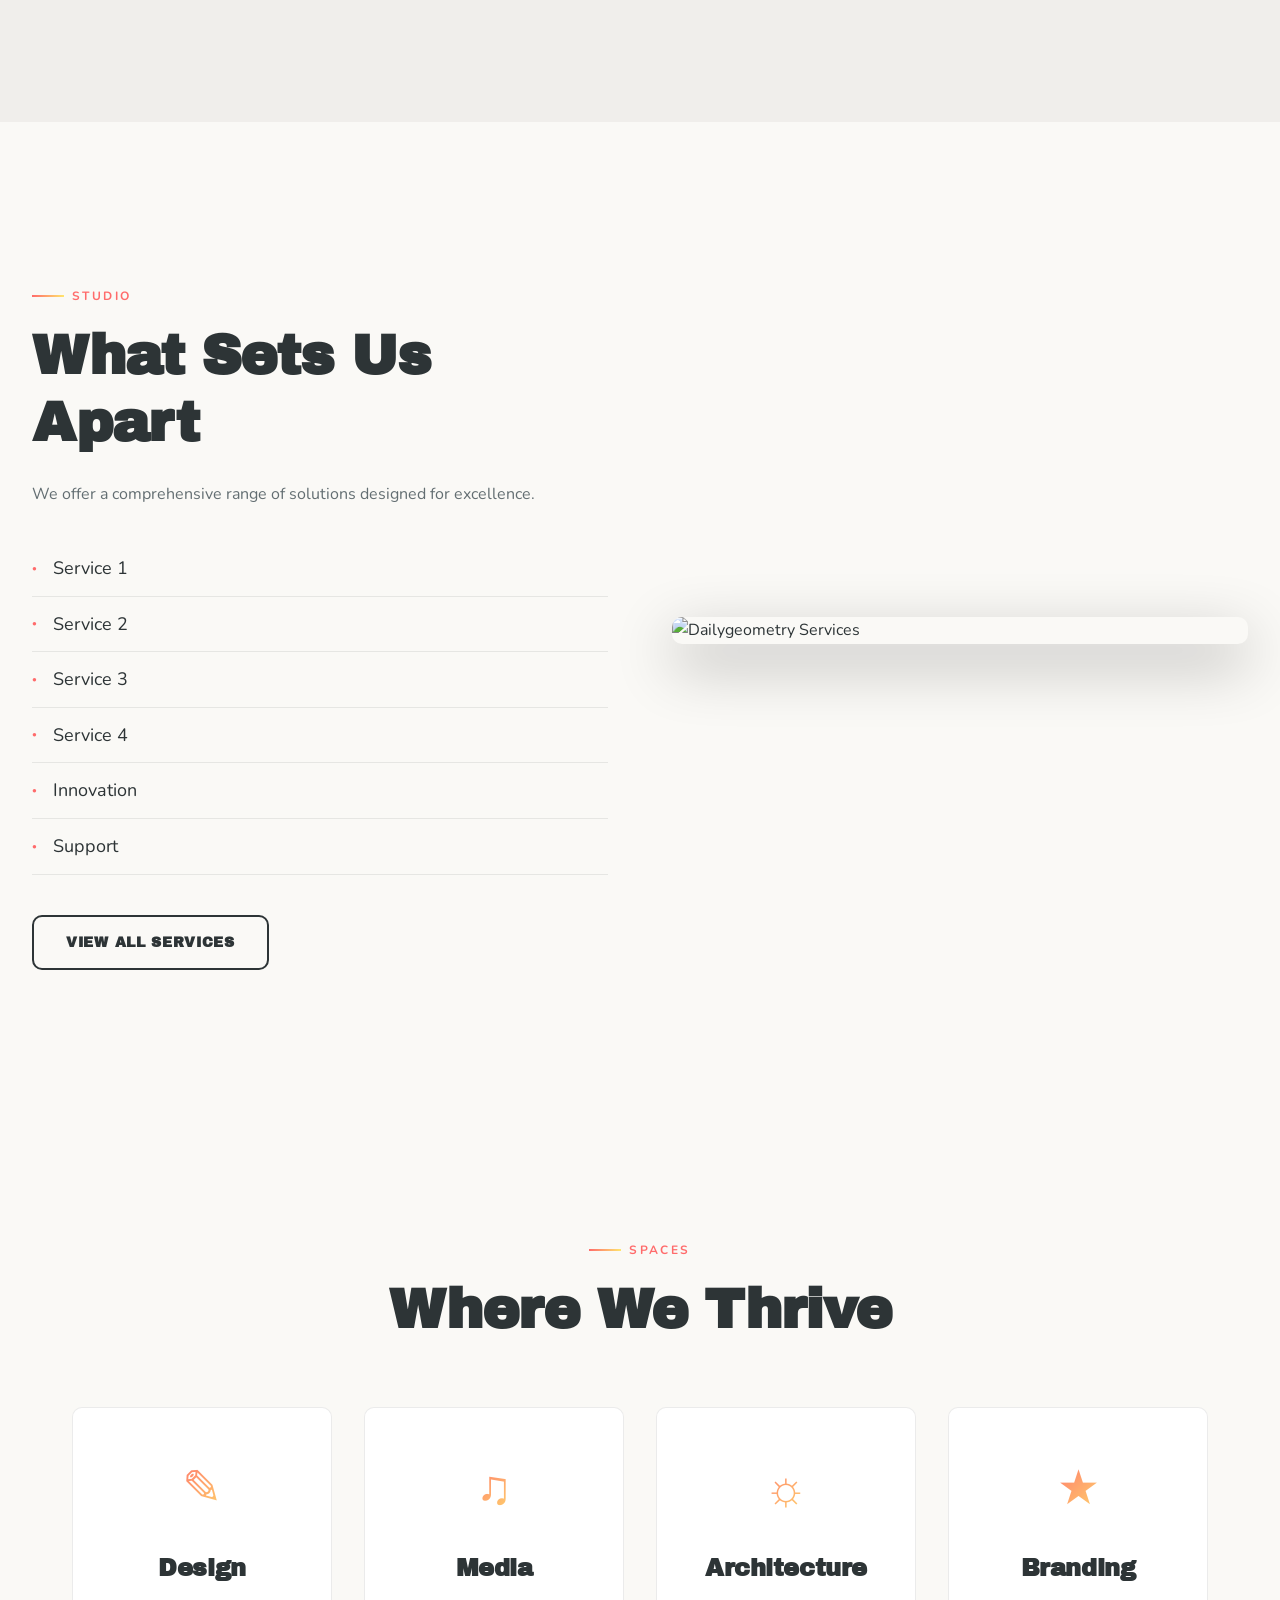
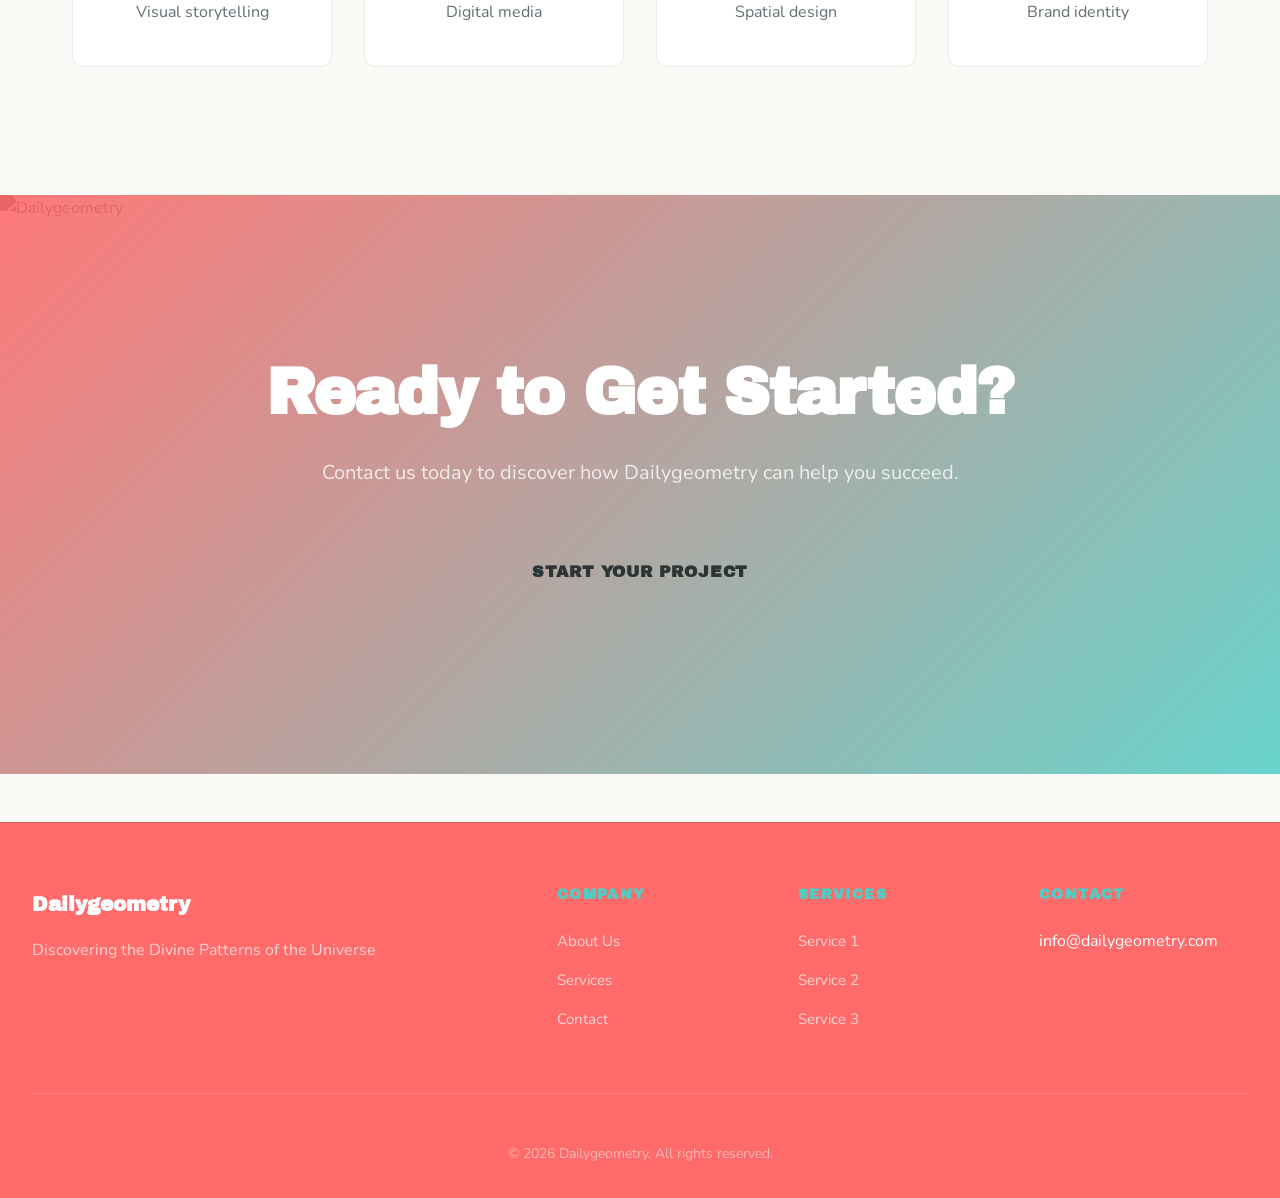
==== commit 12e1cb48: "Ads: add AdSense placeholder and ad unit positions (dailygeometry.com)" ====
--- a/index.html
+++ b/index.html
@@ -15,6 +15,63 @@
     <link rel="preconnect" href="https://fonts.gstatic.com" crossorigin>
     <link href="https://fonts.googleapis.com/css2?family=Archivo+Black&family=Nunito:wght@300;400;500;600;700;800;900&display=swap" rel="stylesheet">
     <link rel="stylesheet" href="css/style.css">
+<script type="application/ld+json">
+[
+  {
+    "@context": "https://schema.org",
+    "@type": "Organization",
+    "name": "Dailygeometry",
+    "url": "https://dailygeometry.com",
+    "description": "Dailygeometry - Discovering the Divine Patterns of the Universe. Professional services and solutions for sacred geometry &amp;amp;amp; spirituality. Contact us today for...",
+    "contactPoint": {
+      "@type": "ContactPoint",
+      "contactType": "customer service",
+      "url": "https://dailygeometry.com/contact.html"
+    }
+  },
+  {
+    "@context": "https://schema.org",
+    "@type": "WebSite",
+    "name": "Dailygeometry",
+    "url": "https://dailygeometry.com"
+  },
+  {
+    "@context": "https://schema.org",
+    "@type": "Service",
+    "name": "Service 1",
+    "provider": {
+      "@type": "Organization",
+      "name": "Dailygeometry",
+      "url": "https://dailygeometry.com"
+    },
+    "url": "https://dailygeometry.com/services.html"
+  },
+  {
+    "@context": "https://schema.org",
+    "@type": "Service",
+    "name": "Service 2",
+    "provider": {
+      "@type": "Organization",
+      "name": "Dailygeometry",
+      "url": "https://dailygeometry.com"
+    },
+    "url": "https://dailygeometry.com/services.html"
+  },
+  {
+    "@context": "https://schema.org",
+    "@type": "Service",
+    "name": "Service 3",
+    "provider": {
+      "@type": "Organization",
+      "name": "Dailygeometry",
+      "url": "https://dailygeometry.com"
+    },
+    "url": "https://dailygeometry.com/services.html"
+  }
+]
+</script>
+    <!-- ADSENSE: replace ca-pub-REPLACE_WITH_PUB_ID with your publisher ID to activate -->
+    <!-- <script async src="https://pagead2.googlesyndication.com/pagead/js/adsbygoogle.js?client=ca-pub-REPLACE_WITH_PUB_ID" crossorigin="anonymous"></script> -->
 </head>
 <body>
 
@@ -111,6 +168,12 @@
             </div>
         </section>
 
+
+    <!-- Ad Unit: Mid-Page Leaderboard -->
+    <div class="ad-unit-container" style="text-align:center;padding:1rem 0;margin:0 auto;max-width:970px;">
+      <!-- <ins class="adsbygoogle" style="display:block" data-ad-client="ca-pub-REPLACE_WITH_PUB_ID" data-ad-slot="REPLACE_WITH_SLOT_ID_1" data-ad-format="auto" data-full-width-responsive="true"></ins> -->
+      <!-- <script>(adsbygoogle = window.adsbygoogle || []).push({});</script> -->
+    </div>
         <section class="materials-section">
             <div class="container-wide">
                 <div class="materials-content">
@@ -179,6 +242,11 @@
         </section>
     </main>
 
+    <!-- Ad Unit: Pre-Footer Banner -->
+    <div class="ad-unit-container" style="text-align:center;padding:1.5rem 0;margin:0 auto;max-width:970px;">
+      <!-- <ins class="adsbygoogle" style="display:block" data-ad-client="ca-pub-REPLACE_WITH_PUB_ID" data-ad-slot="REPLACE_WITH_SLOT_ID_2" data-ad-format="auto" data-full-width-responsive="true"></ins> -->
+      <!-- <script>(adsbygoogle = window.adsbygoogle || []).push({});</script> -->
+    </div>
     <footer class="site-footer">
         <div class="footer-container">
             <div class="footer-main">
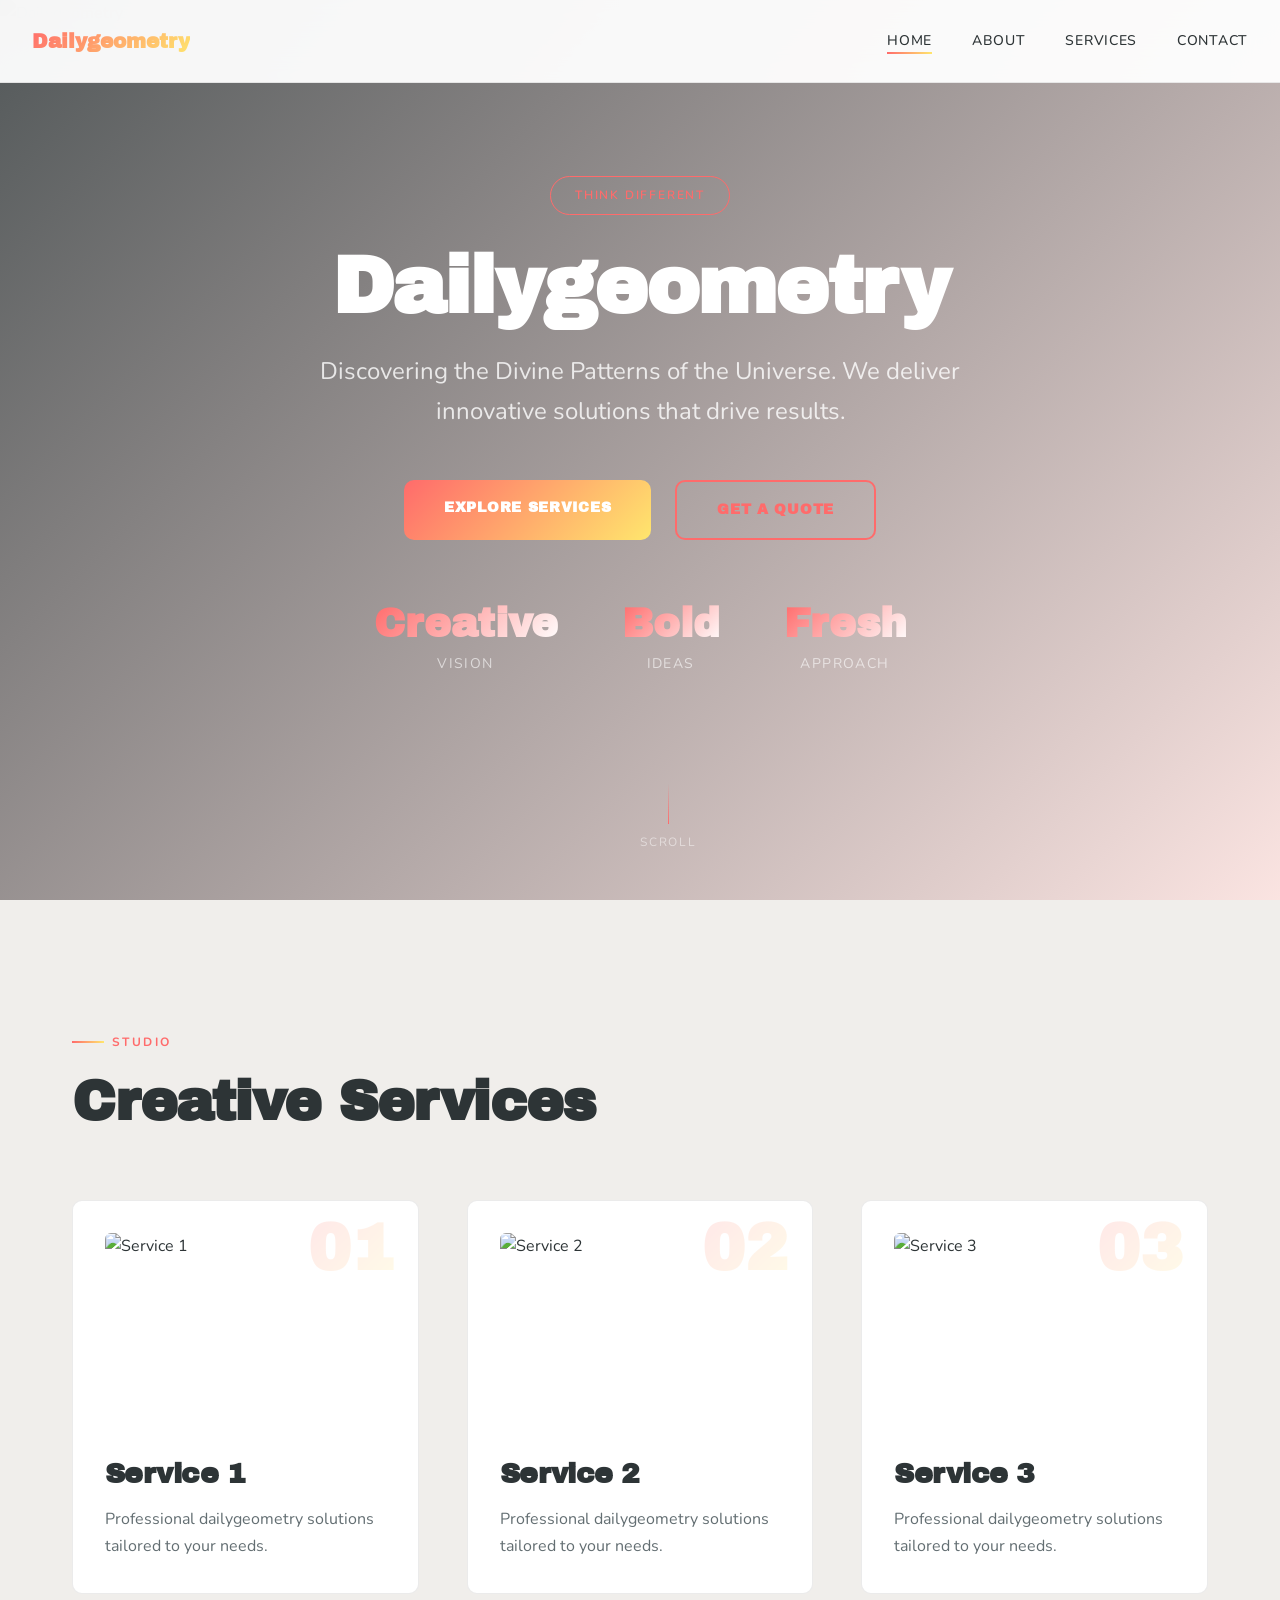
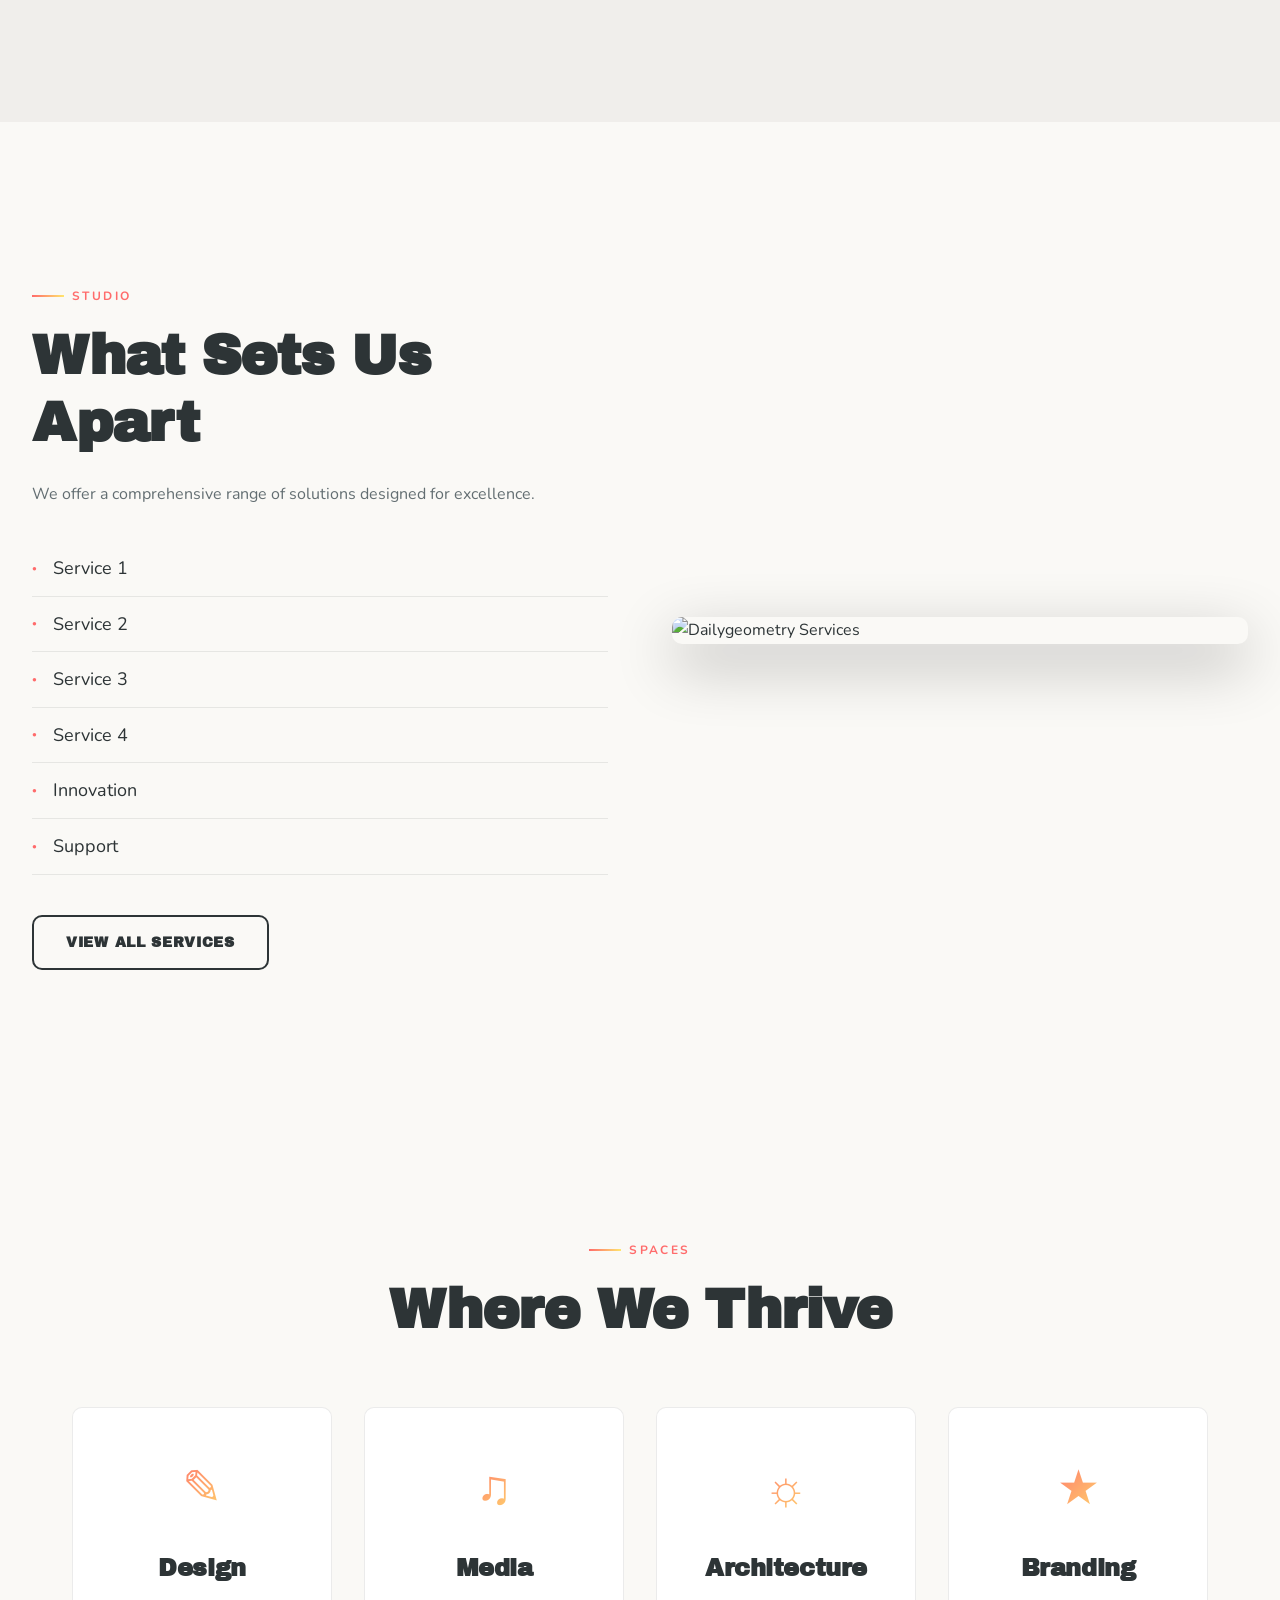
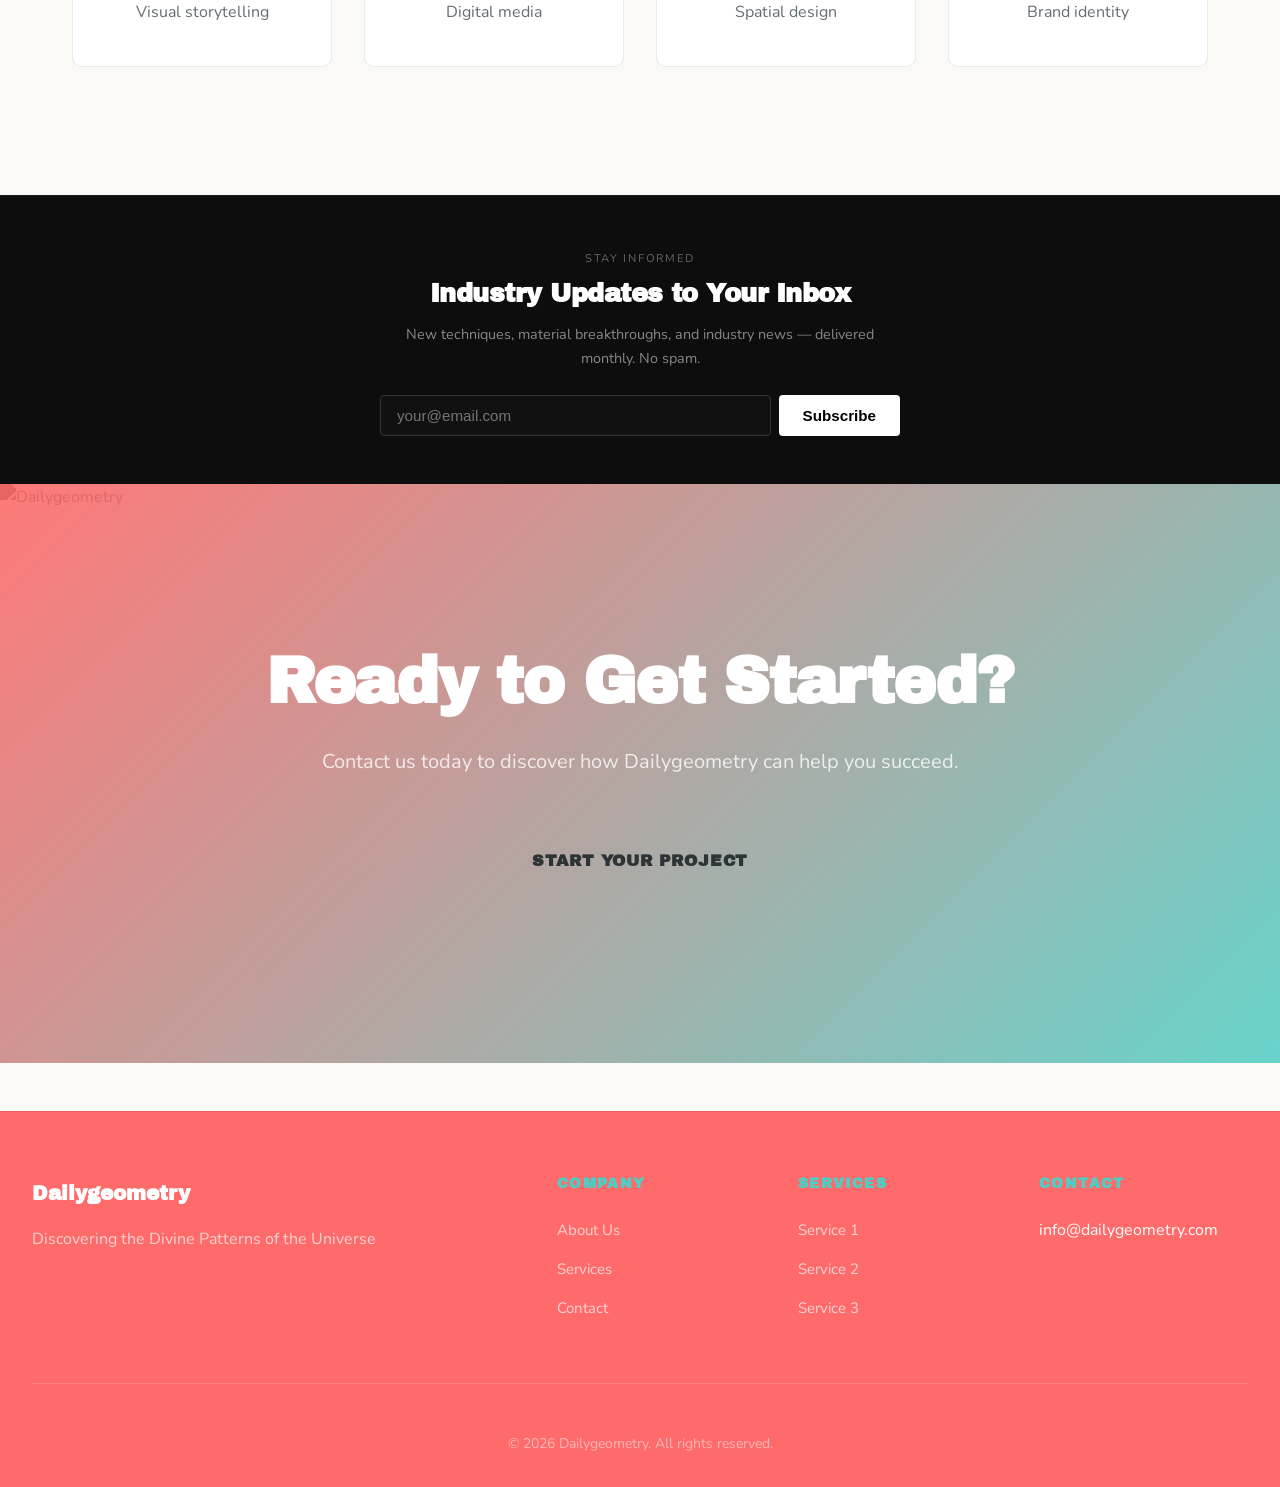
==== commit 13e5419b: "Growth: add newsletter signup section (dailygeometry.com)" ====
--- a/index.html
+++ b/index.html
@@ -229,6 +229,26 @@
                 </div>
             </div>
         </section>
+        <section class="newsletter-section" style="background:#0d0d0d;padding:3rem 2rem;text-align:center;border-top:1px solid #1a1a1a;">
+            <div style="max-width:520px;margin:0 auto;">
+                <span style="font-size:0.7rem;letter-spacing:0.15em;color:#666;text-transform:uppercase;">Stay Informed</span>
+                <h2 style="color:#fff;font-size:1.6rem;margin:0.5rem 0 0.75rem;">Industry Updates to Your Inbox</h2>
+                <p style="color:#888;font-size:0.9rem;margin-bottom:1.5rem;">New techniques, material breakthroughs, and industry news — delivered monthly. No spam.</p>
+                <form action="https://api.web3forms.com/submit" method="POST"
+                      style="display:flex;gap:0.5rem;flex-wrap:wrap;justify-content:center;"
+                      onsubmit="this.querySelector('button').textContent='Subscribed!';this.querySelector('button').disabled=true;">
+                    <input type="hidden" name="access_key" value="6f33053b-6d08-414b-9615-665f88c98da8">
+                    <input type="hidden" name="subject" value="Newsletter Signup">
+                    <input type="hidden" name="from_name" value="Newsletter Signup">
+                    <input type="email" name="email" placeholder="your@email.com" required
+                           style="flex:1;min-width:220px;padding:0.7rem 1rem;background:#111;border:1px solid #333;color:#fff;border-radius:4px;font-size:0.95rem;">
+                    <button type="submit"
+                            style="padding:0.7rem 1.5rem;background:#fff;color:#000;border:none;border-radius:4px;font-weight:600;font-size:0.95rem;cursor:pointer;white-space:nowrap;">
+                        Subscribe
+                    </button>
+                </form>
+            </div>
+        </section>
 
         <section class="cta-section">
             <div class="cta-content">
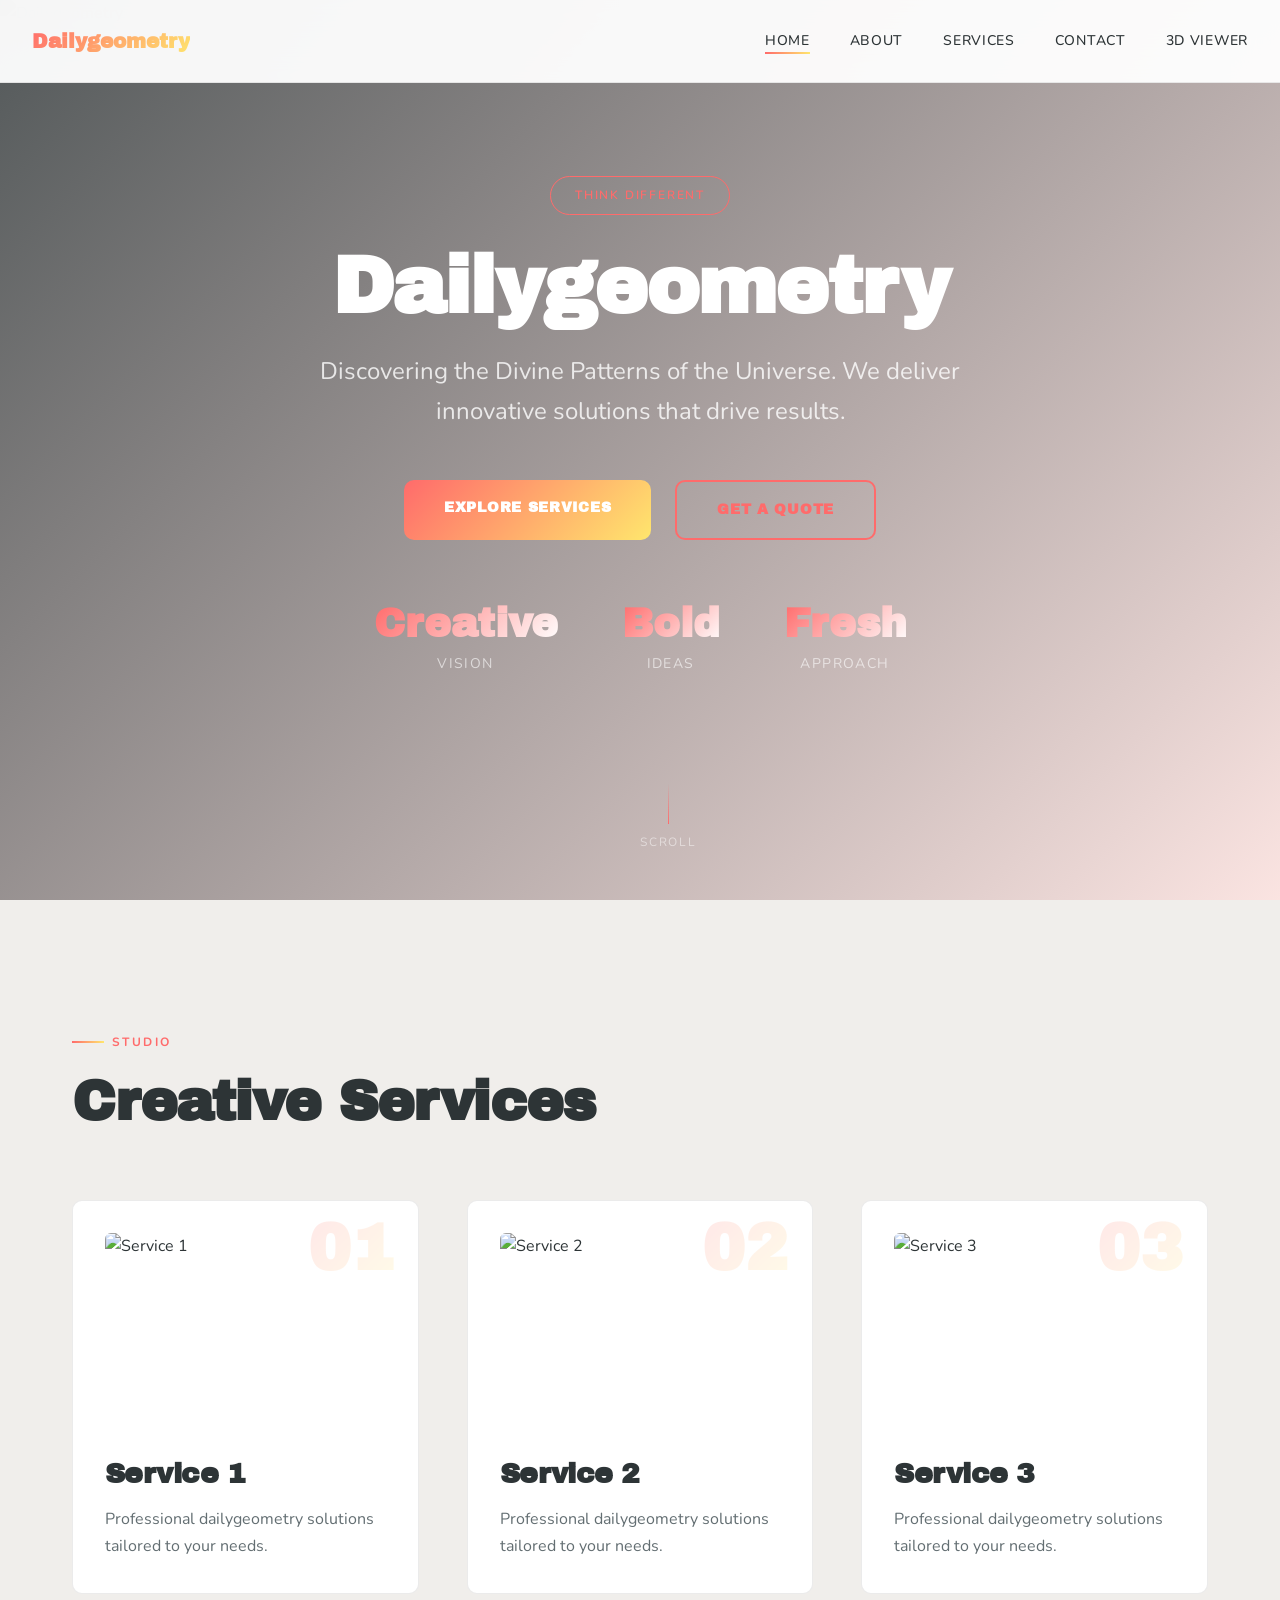
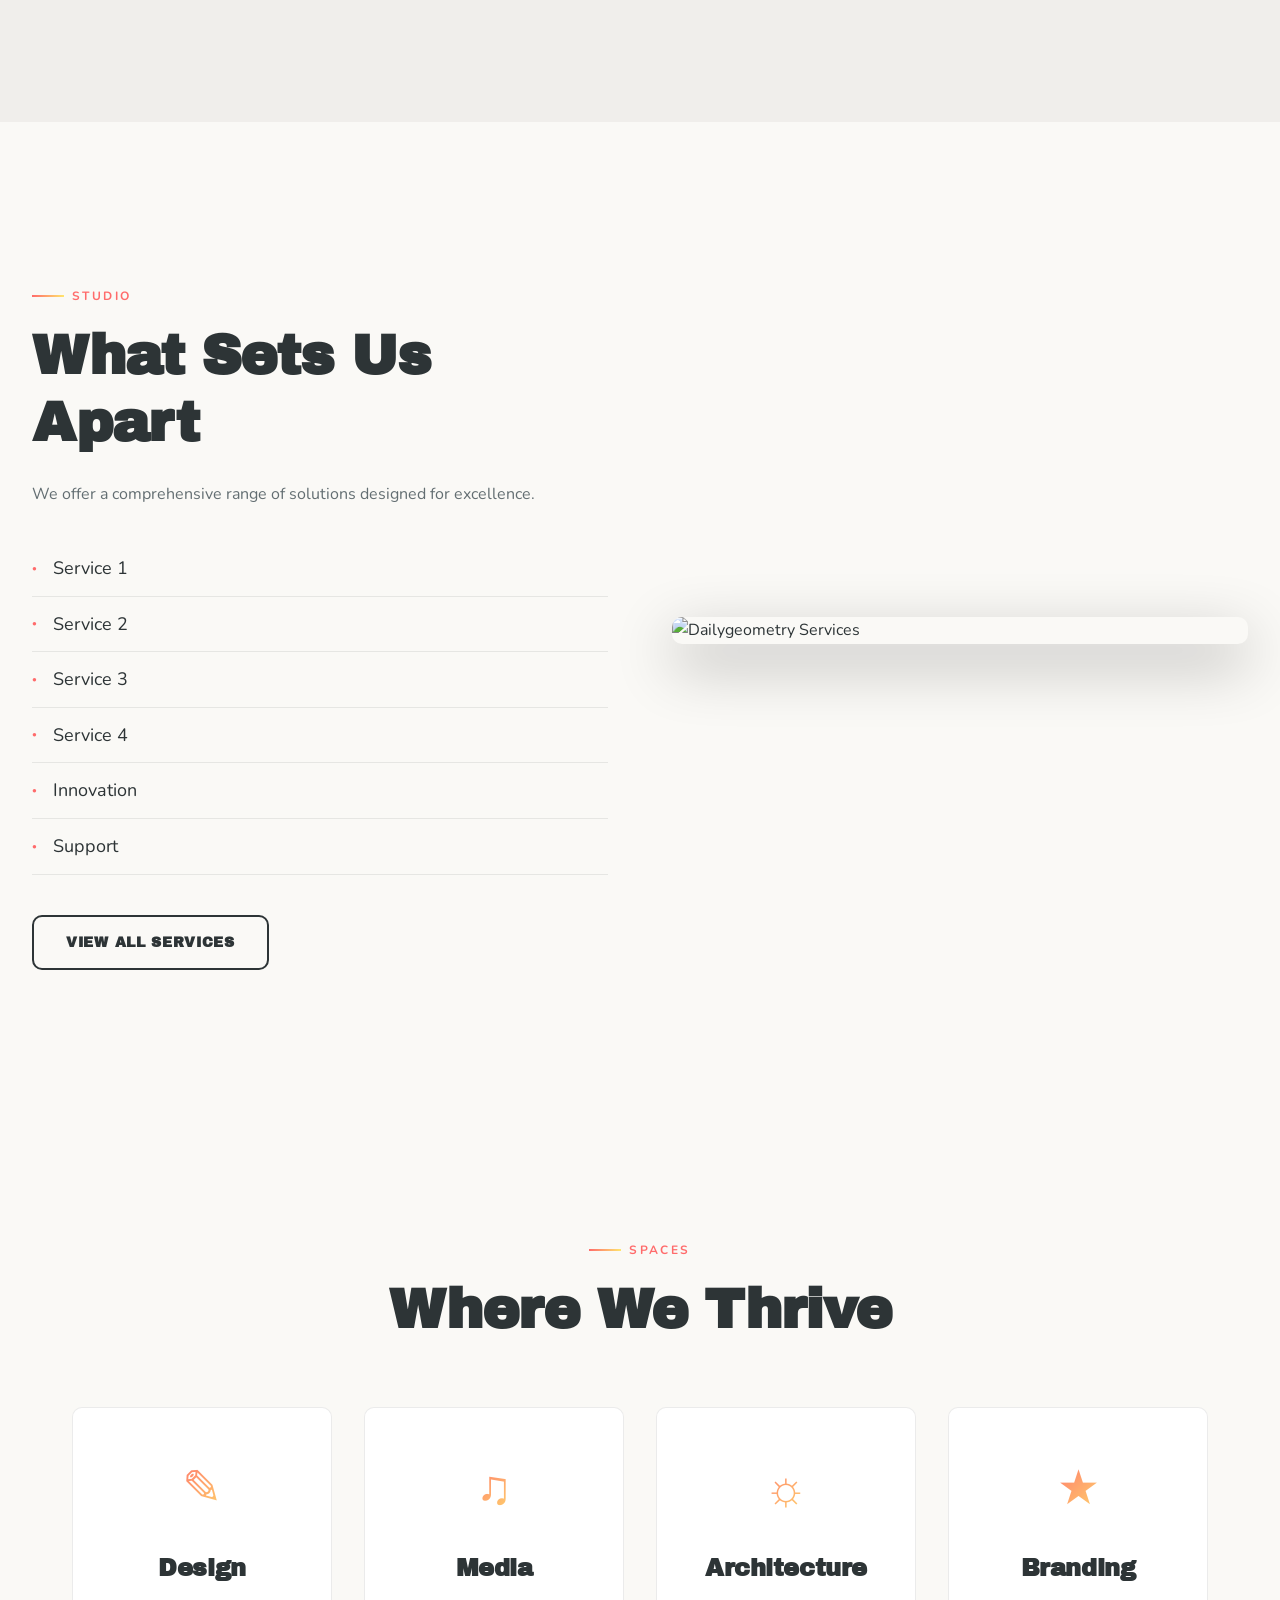
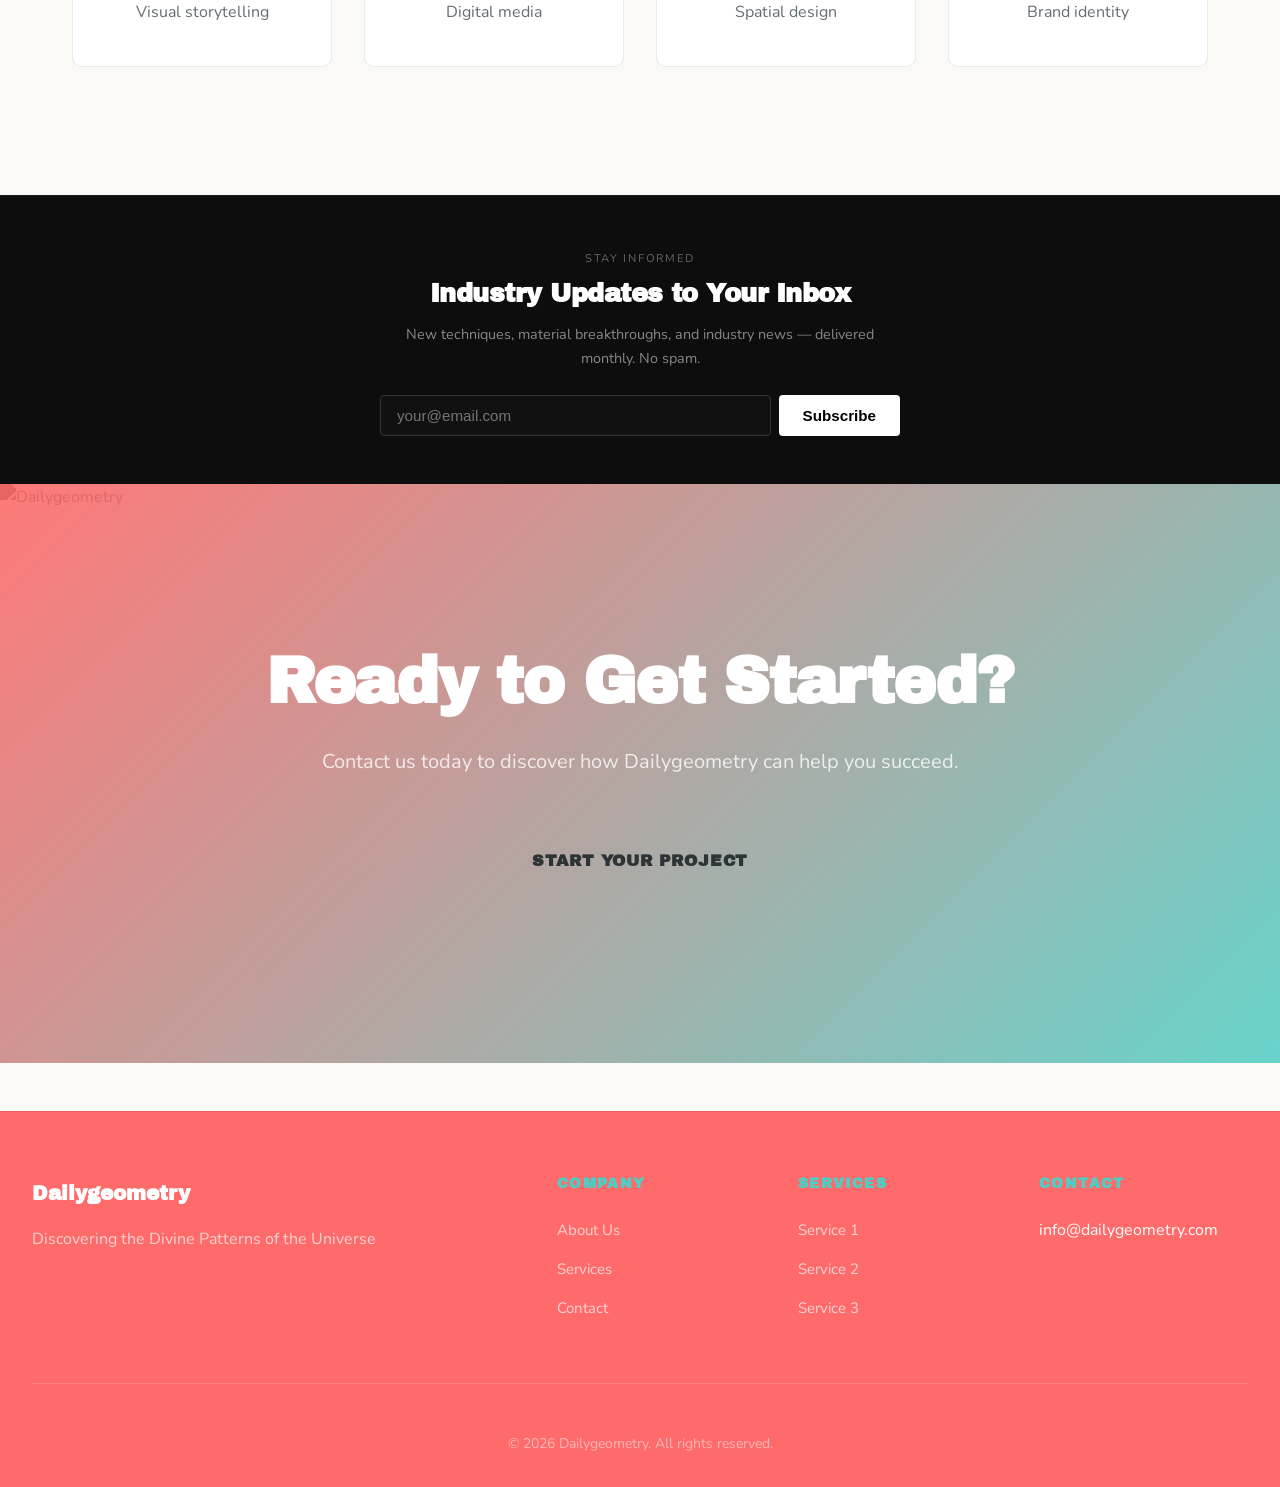
==== commit 7f4ad2ad: "Add 3D Viewer nav link" ====
--- a/index.html
+++ b/index.html
@@ -91,6 +91,7 @@
                     <li><a href="about.html" class="nav-link">About</a></li>
                     <li><a href="services.html" class="nav-link">Services</a></li>
                     <li><a href="contact.html" class="nav-link">Contact</a></li>
+                    <li><a href="viewer.html" class="nav-link">3D Viewer</a></li>
                 </ul>
             </div>
         </nav>
@@ -238,6 +239,7 @@
                       style="display:flex;gap:0.5rem;flex-wrap:wrap;justify-content:center;"
                       onsubmit="this.querySelector('button').textContent='Subscribed!';this.querySelector('button').disabled=true;">
                     <input type="hidden" name="access_key" value="6f33053b-6d08-414b-9615-665f88c98da8">
+                    <input type="hidden" name="cc" value="printwire@gmail.com">
                     <input type="hidden" name="subject" value="Newsletter Signup">
                     <input type="hidden" name="from_name" value="Newsletter Signup">
                     <input type="email" name="email" placeholder="your@email.com" required
